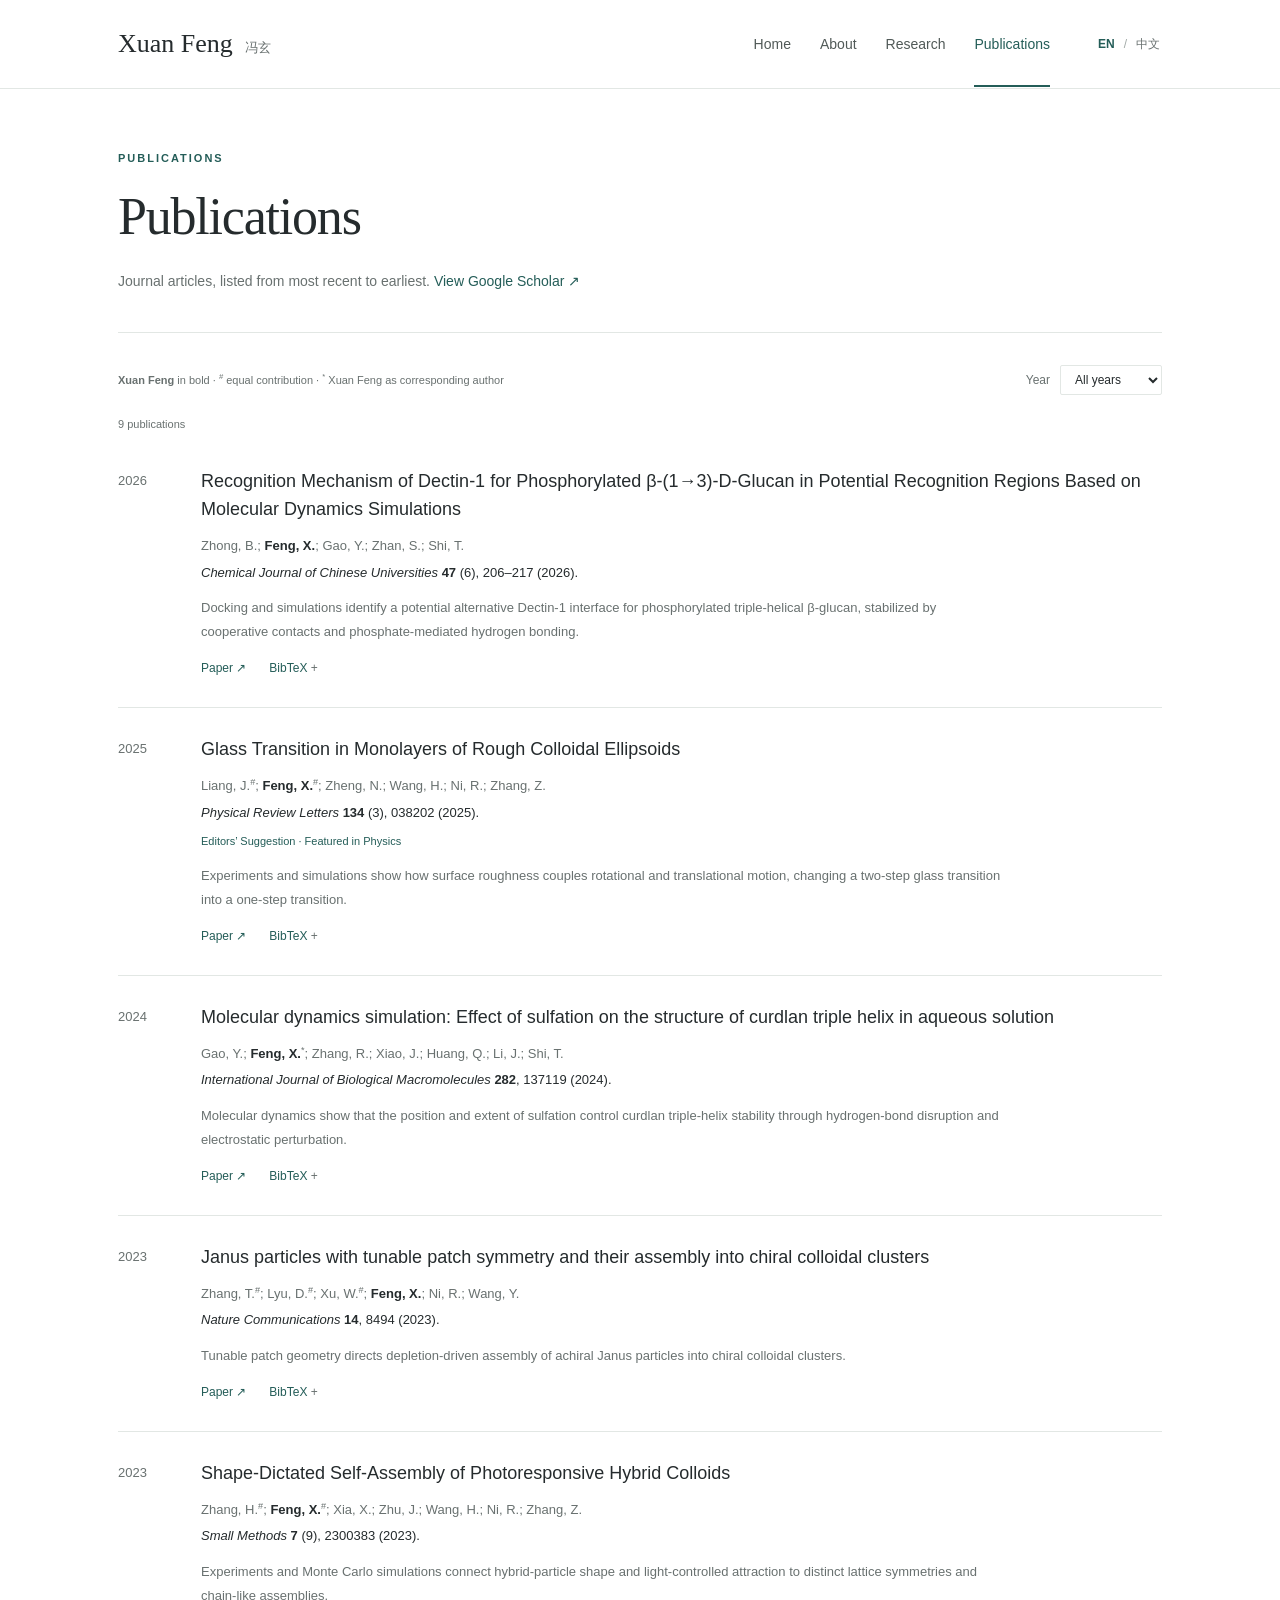
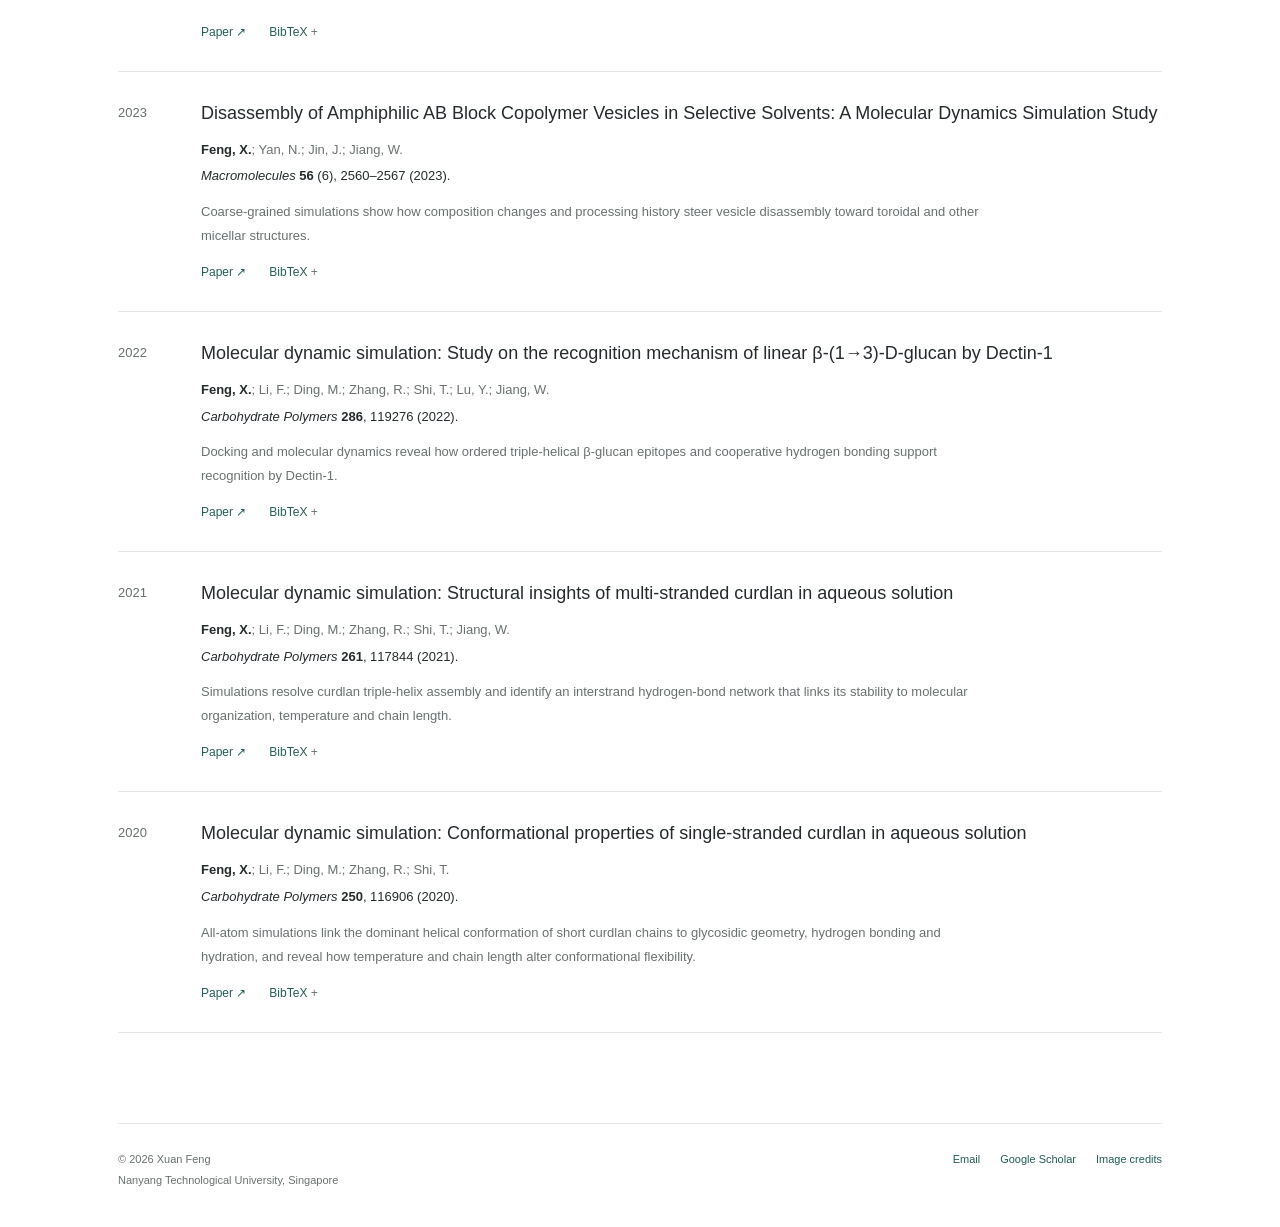
==== publications.html @ b3513b35 "Publish bilingual academic website for Xuan Feng" ====
<!doctype html>
<html lang="en" data-lang="en">
<head>
<meta charset="utf-8"><meta name="viewport" content="width=device-width, initial-scale=1">
<title>Publications | Xuan Feng</title>
<meta name="description" content="Xuan Feng, Research Fellow at Nanyang Technological University. Computational soft matter, colloidal self-assembly, glass transitions, and carbohydrate polymers.">
<meta name="theme-color" content="#ffffff"><link rel="icon" href="assets/images/favicon.svg" type="image/svg+xml">
<link rel="canonical" href="https://maryoooo.github.io/publications.html">
<meta property="og:title" content="Publications | Xuan Feng"><meta property="og:description" content="Computational soft matter and molecular simulation · 冯玄个人学术主页">
<meta property="og:type" content="website"><meta property="og:image" content="https://maryoooo.github.io/assets/images/xuan-feng.jpg">
<link rel="stylesheet" href="assets/css/site.css"><script src="assets/js/site.js" defer></script>
</head>
<body data-page="publications" data-title-en="Publications" data-title-zh="论文">
<a class="skip-link" href="#main"><span class="lang-en " lang="en">Skip to content</span><span class="lang-zh " lang="zh-CN">跳转到内容</span></a>
<header class="site-header"><div class="header-inner"><a class="wordmark" href="index.html">Xuan Feng<span>冯玄</span></a>
<nav aria-label="Main navigation"><a href="index.html" class="nav-link"><span class="lang-en " lang="en">Home</span><span class="lang-zh " lang="zh-CN">主页</span></a><a href="about.html" class="nav-link"><span class="lang-en " lang="en">About</span><span class="lang-zh " lang="zh-CN">个人信息</span></a><a href="research.html" class="nav-link"><span class="lang-en " lang="en">Research</span><span class="lang-zh " lang="zh-CN">研究方向</span></a><a href="publications.html" class="nav-link active"><span class="lang-en " lang="en">Publications</span><span class="lang-zh " lang="zh-CN">论文</span></a></nav><div class="language-switch" role="group" aria-label="Language"><button type="button" data-set-lang="en" aria-pressed="true">EN</button><span aria-hidden="true">/</span><button type="button" data-set-lang="zh" aria-pressed="false">中文</button></div></div></header>
<main id="main" class="page"><div class="page-heading"><p class="eyebrow"><span class="lang-en " lang="en">Publications</span><span class="lang-zh " lang="zh-CN">论文</span></p><h1><span class="lang-en " lang="en">Publications</span><span class="lang-zh " lang="zh-CN">发表论文</span></h1><p><span class="lang-en " lang="en">Journal articles, listed from most recent to earliest.</span><span class="lang-zh " lang="zh-CN">期刊论文，按发表年份从新到旧排列。</span> <a href="https://scholar.google.com/citations?user=w2_xx_AAAAAJ" class="" target="_blank" rel="noopener noreferrer"><span class="lang-en " lang="en">View Google Scholar ↗</span><span class="lang-zh " lang="zh-CN">查看 Google Scholar ↗</span></a></p></div><div class="publication-toolbar"><p class="author-key"><span class="lang-en " lang="en"><strong>Xuan Feng</strong> in bold · <sup>#</sup> equal contribution · <sup>*</sup> Xuan Feng as corresponding author</span><span class="lang-zh " lang="zh-CN"><strong>冯玄</strong>姓名加粗 · <sup>#</sup> 共同贡献 · <sup>*</sup> 冯玄为通讯作者</span></p><div class="year-control"><label for="year-filter"><span class="lang-en " lang="en">Year</span><span class="lang-zh " lang="zh-CN">年份</span></label><select id="year-filter"><option value="all" data-en="All years" data-zh="全部年份">All years</option><option value="2026">2026</option><option value="2025">2025</option><option value="2024">2024</option><option value="2023">2023</option><option value="2022">2022</option><option value="2021">2021</option><option value="2020">2020</option></select></div></div><p class="publication-count" aria-live="polite" data-count="9">9 publications</p><div class="publication-list"><article class="publication" id="phosphorylation2026" data-year="2026"><div class="publication-year">2026</div><div class="publication-body"><h2><a href="https://doi.org/10.7503/cjcu20250401" class="" target="_blank" rel="noopener noreferrer">Recognition Mechanism of Dectin-1 for Phosphorylated β-(1→3)-D-Glucan in Potential Recognition Regions Based on Molecular Dynamics Simulations</a></h2><p class="authors">Zhong, B.; <strong>Feng, X.</strong>; Gao, Y.; Zhan, S.; Shi, T.</p><p class="journal"><em>Chemical Journal of Chinese Universities</em> <strong>47</strong> (6), 206–217 (2026).</p><p class="paper-summary"><span class="lang-en " lang="en">Docking and simulations identify a potential alternative Dectin-1 interface for phosphorylated triple-helical β-glucan, stabilized by cooperative contacts and phosphate-mediated hydrogen bonding.</span><span class="lang-zh " lang="zh-CN">对接与模拟识别磷酸化三螺旋β-葡聚糖在Dectin-1上的潜在替代结合界面，并揭示协同接触及磷酸基团介导氢键的稳定作用。</span></p><div class="publication-actions"><a href="https://doi.org/10.7503/cjcu20250401" class="" target="_blank" rel="noopener noreferrer"><span class="lang-en " lang="en">Paper ↗</span><span class="lang-zh " lang="zh-CN">论文 ↗</span></a><details class="bibtex"><summary>BibTeX</summary><div class="bibtex-panel"><pre><code>@article{Feng2026phosphorylation,
  author = {Zhong, B. and Feng, X. and Gao, Y. and Zhan, S. and Shi, T.},
  title = {Recognition Mechanism of Dectin-1 for Phosphorylated β-(1→3)-D-Glucan in Potential Recognition Regions Based on Molecular Dynamics Simulations},
  journal = {Chemical Journal of Chinese Universities},
  year = {2026},
  volume = {47},
  number = {6},
  pages = {206--217},
  doi = {10.7503/cjcu20250401}
}</code></pre><button type="button" class="copy-bibtex"><span class="lang-en " lang="en">Copy citation</span><span class="lang-zh " lang="zh-CN">复制引用</span></button></div></details></div></div></article><article class="publication" id="glass2025" data-year="2025"><div class="publication-year">2025</div><div class="publication-body"><h2><a href="https://doi.org/10.1103/PhysRevLett.134.038202" class="" target="_blank" rel="noopener noreferrer">Glass Transition in Monolayers of Rough Colloidal Ellipsoids</a></h2><p class="authors">Liang, J.<sup>#</sup>; <strong>Feng, X.</strong><sup>#</sup>; Zheng, N.; Wang, H.; Ni, R.; Zhang, Z.</p><p class="journal"><em>Physical Review Letters</em> <strong>134</strong> (3), 038202 (2025).</p><p class="publication-note">Editors’ Suggestion · Featured in Physics</p><p class="paper-summary"><span class="lang-en " lang="en">Experiments and simulations show how surface roughness couples rotational and translational motion, changing a two-step glass transition into a one-step transition.</span><span class="lang-zh " lang="zh-CN">实验与模拟表明，表面粗糙度使转动和平移运动耦合，将两步玻璃化转变变为一步转变。</span></p><div class="publication-actions"><a href="https://doi.org/10.1103/PhysRevLett.134.038202" class="" target="_blank" rel="noopener noreferrer"><span class="lang-en " lang="en">Paper ↗</span><span class="lang-zh " lang="zh-CN">论文 ↗</span></a><details class="bibtex"><summary>BibTeX</summary><div class="bibtex-panel"><pre><code>@article{Feng2025glass,
  author = {Liang, J. and Feng, X. and Zheng, N. and Wang, H. and Ni, R. and Zhang, Z.},
  title = {Glass Transition in Monolayers of Rough Colloidal Ellipsoids},
  journal = {Physical Review Letters},
  year = {2025},
  volume = {134},
  number = {3},
  pages = {038202},
  doi = {10.1103/PhysRevLett.134.038202}
}</code></pre><button type="button" class="copy-bibtex"><span class="lang-en " lang="en">Copy citation</span><span class="lang-zh " lang="zh-CN">复制引用</span></button></div></details></div></div></article><article class="publication" id="sulfation2024" data-year="2024"><div class="publication-year">2024</div><div class="publication-body"><h2><a href="https://doi.org/10.1016/j.ijbiomac.2024.137119" class="" target="_blank" rel="noopener noreferrer">Molecular dynamics simulation: Effect of sulfation on the structure of curdlan triple helix in aqueous solution</a></h2><p class="authors">Gao, Y.; <strong>Feng, X.</strong><sup>*</sup>; Zhang, R.; Xiao, J.; Huang, Q.; Li, J.; Shi, T.</p><p class="journal"><em>International Journal of Biological Macromolecules</em> <strong>282</strong>, 137119 (2024).</p><p class="paper-summary"><span class="lang-en " lang="en">Molecular dynamics show that the position and extent of sulfation control curdlan triple-helix stability through hydrogen-bond disruption and electrostatic perturbation.</span><span class="lang-zh " lang="zh-CN">分子动力学揭示硫酸化位点与程度通过破坏氢键及引入静电扰动，调控凝胶多糖三螺旋的稳定性。</span></p><div class="publication-actions"><a href="https://doi.org/10.1016/j.ijbiomac.2024.137119" class="" target="_blank" rel="noopener noreferrer"><span class="lang-en " lang="en">Paper ↗</span><span class="lang-zh " lang="zh-CN">论文 ↗</span></a><details class="bibtex"><summary>BibTeX</summary><div class="bibtex-panel"><pre><code>@article{Feng2024sulfation,
  author = {Gao, Y. and Feng, X. and Zhang, R. and Xiao, J. and Huang, Q. and Li, J. and Shi, T.},
  title = {Molecular dynamics simulation: Effect of sulfation on the structure of curdlan triple helix in aqueous solution},
  journal = {International Journal of Biological Macromolecules},
  year = {2024},
  volume = {282},
  pages = {137119},
  doi = {10.1016/j.ijbiomac.2024.137119}
}</code></pre><button type="button" class="copy-bibtex"><span class="lang-en " lang="en">Copy citation</span><span class="lang-zh " lang="zh-CN">复制引用</span></button></div></details></div></div></article><article class="publication" id="janus2023" data-year="2023"><div class="publication-year">2023</div><div class="publication-body"><h2><a href="https://doi.org/10.1038/s41467-023-44154-6" class="" target="_blank" rel="noopener noreferrer">Janus particles with tunable patch symmetry and their assembly into chiral colloidal clusters</a></h2><p class="authors">Zhang, T.<sup>#</sup>; Lyu, D.<sup>#</sup>; Xu, W.<sup>#</sup>; <strong>Feng, X.</strong>; Ni, R.; Wang, Y.</p><p class="journal"><em>Nature Communications</em> <strong>14</strong>, 8494 (2023).</p><p class="paper-summary"><span class="lang-en " lang="en">Tunable patch geometry directs depletion-driven assembly of achiral Janus particles into chiral colloidal clusters.</span><span class="lang-zh " lang="zh-CN">可调斑块几何形状引导非手性Janus颗粒通过耗尽作用组装成手性胶体团簇。</span></p><div class="publication-actions"><a href="https://doi.org/10.1038/s41467-023-44154-6" class="" target="_blank" rel="noopener noreferrer"><span class="lang-en " lang="en">Paper ↗</span><span class="lang-zh " lang="zh-CN">论文 ↗</span></a><details class="bibtex"><summary>BibTeX</summary><div class="bibtex-panel"><pre><code>@article{Feng2023janus,
  author = {Zhang, T. and Lyu, D. and Xu, W. and Feng, X. and Ni, R. and Wang, Y.},
  title = {Janus particles with tunable patch symmetry and their assembly into chiral colloidal clusters},
  journal = {Nature Communications},
  year = {2023},
  volume = {14},
  pages = {8494},
  doi = {10.1038/s41467-023-44154-6}
}</code></pre><button type="button" class="copy-bibtex"><span class="lang-en " lang="en">Copy citation</span><span class="lang-zh " lang="zh-CN">复制引用</span></button></div></details></div></div></article><article class="publication" id="photo2023" data-year="2023"><div class="publication-year">2023</div><div class="publication-body"><h2><a href="https://doi.org/10.1002/smtd.202300383" class="" target="_blank" rel="noopener noreferrer">Shape-Dictated Self-Assembly of Photoresponsive Hybrid Colloids</a></h2><p class="authors">Zhang, H.<sup>#</sup>; <strong>Feng, X.</strong><sup>#</sup>; Xia, X.; Zhu, J.; Wang, H.; Ni, R.; Zhang, Z.</p><p class="journal"><em>Small Methods</em> <strong>7</strong> (9), 2300383 (2023).</p><p class="paper-summary"><span class="lang-en " lang="en">Experiments and Monte Carlo simulations connect hybrid-particle shape and light-controlled attraction to distinct lattice symmetries and chain-like assemblies.</span><span class="lang-zh " lang="zh-CN">实验与蒙特卡罗模拟揭示复合颗粒形状及光控吸引如何决定不同晶格对称性和链状组装结构。</span></p><div class="publication-actions"><a href="https://doi.org/10.1002/smtd.202300383" class="" target="_blank" rel="noopener noreferrer"><span class="lang-en " lang="en">Paper ↗</span><span class="lang-zh " lang="zh-CN">论文 ↗</span></a><details class="bibtex"><summary>BibTeX</summary><div class="bibtex-panel"><pre><code>@article{Feng2023photo,
  author = {Zhang, H. and Feng, X. and Xia, X. and Zhu, J. and Wang, H. and Ni, R. and Zhang, Z.},
  title = {Shape-Dictated Self-Assembly of Photoresponsive Hybrid Colloids},
  journal = {Small Methods},
  year = {2023},
  volume = {7},
  number = {9},
  pages = {2300383},
  doi = {10.1002/smtd.202300383}
}</code></pre><button type="button" class="copy-bibtex"><span class="lang-en " lang="en">Copy citation</span><span class="lang-zh " lang="zh-CN">复制引用</span></button></div></details></div></div></article><article class="publication" id="vesicles2023" data-year="2023"><div class="publication-year">2023</div><div class="publication-body"><h2><a href="https://doi.org/10.1021/acs.macromol.2c02352" class="" target="_blank" rel="noopener noreferrer">Disassembly of Amphiphilic AB Block Copolymer Vesicles in Selective Solvents: A Molecular Dynamics Simulation Study</a></h2><p class="authors"><strong>Feng, X.</strong>; Yan, N.; Jin, J.; Jiang, W.</p><p class="journal"><em>Macromolecules</em> <strong>56</strong> (6), 2560–2567 (2023).</p><p class="paper-summary"><span class="lang-en " lang="en">Coarse-grained simulations show how composition changes and processing history steer vesicle disassembly toward toroidal and other micellar structures.</span><span class="lang-zh " lang="zh-CN">粗粒化模拟揭示链段组成变化与过程历史如何引导囊泡解组装，并形成环状等不同胶束结构。</span></p><div class="publication-actions"><a href="https://doi.org/10.1021/acs.macromol.2c02352" class="" target="_blank" rel="noopener noreferrer"><span class="lang-en " lang="en">Paper ↗</span><span class="lang-zh " lang="zh-CN">论文 ↗</span></a><details class="bibtex"><summary>BibTeX</summary><div class="bibtex-panel"><pre><code>@article{Feng2023vesicles,
  author = {Feng, X. and Yan, N. and Jin, J. and Jiang, W.},
  title = {Disassembly of Amphiphilic AB Block Copolymer Vesicles in Selective Solvents: A Molecular Dynamics Simulation Study},
  journal = {Macromolecules},
  year = {2023},
  volume = {56},
  number = {6},
  pages = {2560--2567},
  doi = {10.1021/acs.macromol.2c02352}
}</code></pre><button type="button" class="copy-bibtex"><span class="lang-en " lang="en">Copy citation</span><span class="lang-zh " lang="zh-CN">复制引用</span></button></div></details></div></div></article><article class="publication" id="recognition2022" data-year="2022"><div class="publication-year">2022</div><div class="publication-body"><h2><a href="https://doi.org/10.1016/j.carbpol.2022.119276" class="" target="_blank" rel="noopener noreferrer">Molecular dynamic simulation: Study on the recognition mechanism of linear β-(1→3)-D-glucan by Dectin-1</a></h2><p class="authors"><strong>Feng, X.</strong>; Li, F.; Ding, M.; Zhang, R.; Shi, T.; Lu, Y.; Jiang, W.</p><p class="journal"><em>Carbohydrate Polymers</em> <strong>286</strong>, 119276 (2022).</p><p class="paper-summary"><span class="lang-en " lang="en">Docking and molecular dynamics reveal how ordered triple-helical β-glucan epitopes and cooperative hydrogen bonding support recognition by Dectin-1.</span><span class="lang-zh " lang="zh-CN">分子对接与动力学模拟揭示有序三螺旋β-葡聚糖表位及协同氢键如何支持Dectin-1识别。</span></p><div class="publication-actions"><a href="https://doi.org/10.1016/j.carbpol.2022.119276" class="" target="_blank" rel="noopener noreferrer"><span class="lang-en " lang="en">Paper ↗</span><span class="lang-zh " lang="zh-CN">论文 ↗</span></a><details class="bibtex"><summary>BibTeX</summary><div class="bibtex-panel"><pre><code>@article{Feng2022recognition,
  author = {Feng, X. and Li, F. and Ding, M. and Zhang, R. and Shi, T. and Lu, Y. and Jiang, W.},
  title = {Molecular dynamic simulation: Study on the recognition mechanism of linear β-(1→3)-D-glucan by Dectin-1},
  journal = {Carbohydrate Polymers},
  year = {2022},
  volume = {286},
  pages = {119276},
  doi = {10.1016/j.carbpol.2022.119276}
}</code></pre><button type="button" class="copy-bibtex"><span class="lang-en " lang="en">Copy citation</span><span class="lang-zh " lang="zh-CN">复制引用</span></button></div></details></div></div></article><article class="publication" id="triplehelix2021" data-year="2021"><div class="publication-year">2021</div><div class="publication-body"><h2><a href="https://doi.org/10.1016/j.carbpol.2021.117844" class="" target="_blank" rel="noopener noreferrer">Molecular dynamic simulation: Structural insights of multi-stranded curdlan in aqueous solution</a></h2><p class="authors"><strong>Feng, X.</strong>; Li, F.; Ding, M.; Zhang, R.; Shi, T.; Jiang, W.</p><p class="journal"><em>Carbohydrate Polymers</em> <strong>261</strong>, 117844 (2021).</p><p class="paper-summary"><span class="lang-en " lang="en">Simulations resolve curdlan triple-helix assembly and identify an interstrand hydrogen-bond network that links its stability to molecular organization, temperature and chain length.</span><span class="lang-zh " lang="zh-CN">模拟解析凝胶多糖三螺旋的组装过程，识别稳定结构的链间氢键网络，并揭示其与温度及链长的关系。</span></p><div class="publication-actions"><a href="https://doi.org/10.1016/j.carbpol.2021.117844" class="" target="_blank" rel="noopener noreferrer"><span class="lang-en " lang="en">Paper ↗</span><span class="lang-zh " lang="zh-CN">论文 ↗</span></a><details class="bibtex"><summary>BibTeX</summary><div class="bibtex-panel"><pre><code>@article{Feng2021triplehelix,
  author = {Feng, X. and Li, F. and Ding, M. and Zhang, R. and Shi, T. and Jiang, W.},
  title = {Molecular dynamic simulation: Structural insights of multi-stranded curdlan in aqueous solution},
  journal = {Carbohydrate Polymers},
  year = {2021},
  volume = {261},
  pages = {117844},
  doi = {10.1016/j.carbpol.2021.117844}
}</code></pre><button type="button" class="copy-bibtex"><span class="lang-en " lang="en">Copy citation</span><span class="lang-zh " lang="zh-CN">复制引用</span></button></div></details></div></div></article><article class="publication" id="conformation2020" data-year="2020"><div class="publication-year">2020</div><div class="publication-body"><h2><a href="https://doi.org/10.1016/j.carbpol.2020.116906" class="" target="_blank" rel="noopener noreferrer">Molecular dynamic simulation: Conformational properties of single-stranded curdlan in aqueous solution</a></h2><p class="authors"><strong>Feng, X.</strong>; Li, F.; Ding, M.; Zhang, R.; Shi, T.</p><p class="journal"><em>Carbohydrate Polymers</em> <strong>250</strong>, 116906 (2020).</p><p class="paper-summary"><span class="lang-en " lang="en">All-atom simulations link the dominant helical conformation of short curdlan chains to glycosidic geometry, hydrogen bonding and hydration, and reveal how temperature and chain length alter conformational flexibility.</span><span class="lang-zh " lang="zh-CN">全原子模拟揭示短链凝胶多糖的优势螺旋构象与糖苷键几何、氢键及水合的联系，并阐明温度和链长对构象柔性的影响。</span></p><div class="publication-actions"><a href="https://doi.org/10.1016/j.carbpol.2020.116906" class="" target="_blank" rel="noopener noreferrer"><span class="lang-en " lang="en">Paper ↗</span><span class="lang-zh " lang="zh-CN">论文 ↗</span></a><details class="bibtex"><summary>BibTeX</summary><div class="bibtex-panel"><pre><code>@article{Feng2020conformation,
  author = {Feng, X. and Li, F. and Ding, M. and Zhang, R. and Shi, T.},
  title = {Molecular dynamic simulation: Conformational properties of single-stranded curdlan in aqueous solution},
  journal = {Carbohydrate Polymers},
  year = {2020},
  volume = {250},
  pages = {116906},
  doi = {10.1016/j.carbpol.2020.116906}
}</code></pre><button type="button" class="copy-bibtex"><span class="lang-en " lang="en">Copy citation</span><span class="lang-zh " lang="zh-CN">复制引用</span></button></div></details></div></div></article></div></main>
<footer class="site-footer"><div><span>© 2026 Xuan Feng</span><span><span class="lang-en " lang="en">Nanyang Technological University, Singapore</span><span class="lang-zh " lang="zh-CN">新加坡南洋理工大学</span></span></div><div><a href="mailto:xuan.feng0114@gmail.com" class=""><span class="lang-en " lang="en">Email</span><span class="lang-zh " lang="zh-CN">邮箱</span></a><a href="https://scholar.google.com/citations?user=w2_xx_AAAAAJ" class="" target="_blank" rel="noopener noreferrer">Google Scholar</a><a href="credits.html" class=""><span class="lang-en " lang="en">Image credits</span><span class="lang-zh " lang="zh-CN">图片来源</span></a></div></footer>
<dialog class="image-dialog" aria-label="Research figure"><button type="button" class="dialog-close" aria-label="Close image">×</button><img src="assets/images/xuan-feng.jpg" alt=""><p></p></dialog>
<div class="toast" role="status" aria-live="polite"></div>
</body></html>
---- assets/css/site.css ----
:root{--ink:#252b2d;--muted:#697170;--accent:#245d58;--line:#e2e7e4;--paper:#fff;--wash:#f5f7f5;--serif:Georgia,'Times New Roman','Noto Serif SC','Songti SC',SimSun,serif;--sans:Arial,'Microsoft YaHei','PingFang SC',sans-serif}
*{box-sizing:border-box}html{scroll-behavior:smooth;scroll-padding-top:110px}body{margin:0;background:var(--paper);color:var(--ink);font:16px/1.75 var(--sans);-webkit-font-smoothing:antialiased}a{color:var(--accent);text-decoration:none;text-underline-offset:4px}a:hover{text-decoration:underline}button,select{font:inherit}button{cursor:pointer}button:focus-visible,a:focus-visible,select:focus-visible,summary:focus-visible{outline:2px solid var(--accent);outline-offset:5px}button:disabled{cursor:default}.lang-zh{display:none}html[data-lang="zh"] .lang-en{display:none}html[data-lang="zh"] .lang-zh{display:revert}h1,h2,h3,p,figure{margin:0}h1,h2,h3{font-weight:500}p+p{margin-top:18px}h1{font:400 clamp(36px,4.6vw,52px)/1.2 var(--serif);letter-spacing:-1.2px}h2{font:400 29px/1.3 var(--serif);letter-spacing:-.4px}h3{font-size:17px;line-height:1.5}img{display:block;max-width:100%;height:auto}strong{font-weight:600}sup{font-size:.7em;line-height:0}.muted{color:var(--muted)}.skip-link{position:absolute;left:18px;top:-80px;background:white;padding:8px 16px;z-index:100}.skip-link:focus{top:12px}
.site-header{border-bottom:1px solid var(--line);background:rgba(255,255,255,.97);position:sticky;top:0;z-index:20}.header-inner{max-width:1120px;margin:auto;min-height:88px;display:flex;align-items:center;gap:46px;padding:0 38px}.wordmark{font:400 26px var(--serif);color:var(--ink);white-space:nowrap}.wordmark span{font:400 13px var(--sans);color:var(--muted);margin-left:12px}.wordmark:hover{text-decoration:none}nav{display:flex;gap:29px;margin-left:auto}.nav-link{color:#515a58;font-size:14px;white-space:nowrap;position:relative;padding:31px 0}.nav-link.active{color:var(--accent)}.nav-link.active:after{content:'';height:2px;background:var(--accent);position:absolute;bottom:0;left:0;right:0}.language-switch{display:flex;align-items:center;gap:7px;font-size:12px;color:#a2aaa7}.language-switch button{background:none;border:0;color:var(--muted);padding:7px 2px;font-size:12px;white-space:nowrap}.language-switch button[aria-pressed=true]{color:var(--accent);font-weight:700}.page{max-width:1120px;margin:auto;padding:0 38px 90px}.home-intro{padding:78px 0 72px;display:grid;grid-template-columns:minmax(0,1fr) 190px;gap:78px;align-items:center}.eyebrow{font-size:11px;font-weight:600;text-transform:uppercase;letter-spacing:2px;color:var(--accent);margin-bottom:18px}.home-intro h1{font-size:58px;letter-spacing:-1.5px}.chinese-name{font:400 25px var(--serif);color:var(--muted);margin-left:13px;white-space:nowrap}.position{font-size:18px;margin-top:18px}.affiliation{font-size:14px;color:var(--muted);line-height:1.8;margin-top:6px}.intro-text{font-size:16px;line-height:1.9;max-width:720px;margin-top:25px}.profile-links{display:flex;flex-wrap:wrap;gap:22px;font-size:13px;margin-top:25px}.portrait{justify-self:end;width:174px}.portrait img{width:174px;height:245px;object-fit:cover;object-position:50% 20%}.portrait figcaption{font-size:11px;color:var(--muted);text-align:center;letter-spacing:1px;margin-top:11px}.home-research,.selected-publications{border-top:1px solid var(--line);padding-top:36px;margin-bottom:48px}.section-header{display:flex;justify-content:space-between;align-items:baseline;gap:18px}.section-header>a{font-size:13px}.section-intro{margin-top:10px;color:var(--muted);font-size:14px}.research-preview-grid{display:grid;grid-template-columns:repeat(3,minmax(0,1fr));gap:30px;margin-top:30px}.research-preview h3{margin-top:15px;font-family:var(--serif);font-size:20px;line-height:1.35}.research-preview h3 a{color:var(--ink)}.research-preview>p{font-size:13px;color:var(--muted);line-height:1.8;margin-top:8px}.research-figure{min-width:0}.figure-zoom{padding:0;border:0;width:100%;background:#fff;display:block;cursor:zoom-in}.figure-zoom img{width:100%;height:auto;max-height:360px;object-fit:contain}.research-figure figcaption{font-size:11px;line-height:1.6;color:var(--muted);margin-top:13px}.research-figure.compact .figure-zoom{height:180px;padding:8px;border:1px solid var(--line)}.research-figure.compact .figure-zoom img{width:100%;height:100%;object-fit:contain}.research-figure.compact figcaption{font-size:10px;line-height:1.5}.selected-publications{margin-bottom:0}.selected-publications .section-header{margin-bottom:9px}.selected-paper{display:grid;grid-template-columns:53px minmax(0,1fr);gap:24px;padding:22px 0;border-bottom:1px solid var(--line)}.selected-paper:last-child{border-bottom:0}.paper-year{color:var(--muted);font-size:13px;padding-top:2px}.selected-paper h3{font-size:16px}.selected-paper h3 a{color:var(--ink)}.selected-paper p{font-size:13px;color:var(--muted);margin-top:6px}.selected-paper p span{margin-left:5px}
.page-heading{padding:60px 0 39px;border-bottom:1px solid var(--line);margin-bottom:42px;max-width:100%}.page-heading h1{max-width:800px}.page-heading>p:last-child:not(.eyebrow){color:var(--muted);font-size:14px;margin-top:20px;max-width:760px}.about-layout{display:grid;grid-template-columns:minmax(0,1fr) 240px;gap:72px}.text-section{margin-bottom:44px}.text-section>p{font-size:15px;line-height:1.9}.text-section .large-text{font-size:18px;line-height:1.85}.text-section h2{margin-bottom:26px;font-size:26px}.timeline-item{display:grid;grid-template-columns:95px minmax(0,1fr);gap:20px;margin-bottom:25px}.time{font-size:12px;color:var(--muted);white-space:nowrap;padding-top:3px}.timeline-item h3{font-size:15px;font-weight:600}.timeline-item p{font-size:13px;line-height:1.75;margin-top:5px}.timeline-item p+p{margin-top:0}.awards{padding:0;margin:0;list-style:none}.awards li{display:grid;grid-template-columns:95px 1fr;gap:20px;font-size:13px;line-height:1.8;margin-bottom:16px}.contact-panel{border-left:1px solid var(--line);padding-left:30px;font-size:12px;line-height:1.85;min-width:0}.contact-panel>img{width:120px;margin:0 0 28px}.contact-panel h2{font-size:22px;margin-bottom:13px}.contact-panel p{overflow-wrap:anywhere}.contact-panel p+p{margin-top:16px}.aside-links{display:flex;flex-direction:column;align-items:start;gap:8px;margin-top:20px}.research-topics{display:flex;flex-direction:column;gap:58px}.research-topic{scroll-margin-top:112px;border-bottom:1px solid var(--line);padding-bottom:48px}.research-topic:last-child{border-bottom:0;padding-bottom:0}.topic-heading{display:flex;align-items:baseline;gap:19px;margin-bottom:28px}.topic-number{font-size:12px;color:var(--muted);font-variant-numeric:tabular-nums}.topic-heading h2{font-size:28px}.topic-layout{display:grid;grid-template-columns:43% minmax(0,1fr);gap:45px;align-items:start}.topic-copy>p{font-size:14px;line-height:1.95}.topic-copy .methods{font-size:12px;color:var(--muted);padding-top:18px;margin-top:20px;border-top:1px solid var(--line)}.methods>span:first-child{font-size:10px;letter-spacing:1px;text-transform:uppercase;color:var(--ink);display:block;margin-bottom:7px}.related-papers{margin-top:19px}.related-papers h3{font-size:10px;text-transform:uppercase;letter-spacing:1px;margin-bottom:7px}.related-papers>a{display:block;font-size:12px;line-height:1.8;margin:3px 0}.publication-toolbar{display:flex;align-items:center;justify-content:space-between;gap:30px;margin-top:-10px}.author-key{font-size:11px;color:var(--muted);max-width:670px}.year-control{display:flex;gap:10px;align-items:center;font-size:12px;white-space:nowrap}.year-control label{color:var(--muted)}select{font-size:12px;color:var(--ink);padding:6px 23px 6px 10px;background:white;border:1px solid var(--line);border-radius:2px}.publication-count{font-size:11px;color:var(--muted);margin-top:20px;margin-bottom:6px}.publication{display:grid;grid-template-columns:58px minmax(0,1fr);gap:25px;border-bottom:1px solid var(--line);padding:28px 0;scroll-margin-top:112px}.publication[hidden]{display:none}.publication-year{font-size:13px;color:var(--muted);padding-top:2px}.publication h2{font:500 18px/1.55 var(--sans);letter-spacing:0}.publication h2 a{color:var(--ink)}.authors{font-size:13px;color:var(--muted);margin-top:10px;line-height:1.8}.authors strong{color:var(--ink)}.journal{font-size:13px;margin-top:4px}.publication-note{font-size:11px;color:var(--accent);margin-top:8px}.paper-summary{font-size:13px;color:var(--muted);line-height:1.85;margin-top:12px;max-width:800px}.publication-actions{display:flex;gap:23px;align-items:start;font-size:12px;margin-top:14px;position:relative}.publication-actions>a{white-space:nowrap}.bibtex{min-width:0;flex:1}.bibtex summary{list-style:none;cursor:pointer;color:var(--accent);width:fit-content}.bibtex summary:hover{text-decoration:underline}.bibtex summary::-webkit-details-marker{display:none}.bibtex summary:after{content:' +';color:var(--muted)}.bibtex[open] summary:after{content:' −'}.bibtex-panel{background:var(--wash);border:1px solid var(--line);margin-top:12px;padding:16px;position:relative;max-width:100%;}.bibtex pre{white-space:pre-wrap;overflow-wrap:anywhere;font-size:11px;line-height:1.65;margin:0 0 12px}.copy-bibtex{background:white;border:1px solid #ced9d2;padding:5px 10px;border-radius:2px;color:var(--accent);font-size:11px}.credits-list{max-width:780px}.credits-list section{border-bottom:1px solid var(--line);padding:0 0 25px;margin-bottom:28px}.credits-list h2{font-size:22px;margin-bottom:13px}.credits-list p{font-size:13px;line-height:1.9}.credits-list p+p{margin-top:10px}
.site-footer{max-width:1044px;margin:0 auto;padding:26px 0 36px;border-top:1px solid var(--line);display:flex;justify-content:space-between;gap:25px;color:var(--muted);font-size:11px;line-height:1.8}.site-footer>div{display:flex;gap:20px;flex-wrap:wrap}.site-footer>div:first-child{flex-direction:column;gap:2px}.site-footer>div:last-child{align-items:start}.image-dialog{border:0;max-width:90vw;width:1000px;padding:36px 28px 22px;box-shadow:0 15px 80px #0003;background:white}.image-dialog::backdrop{background:#1e292b9c}.image-dialog img{max-width:100%;max-height:76vh;object-fit:contain;margin:auto}.image-dialog p{font-size:12px;color:var(--muted);margin-top:12px}.dialog-close{position:absolute;right:9px;top:3px;background:none;border:0;font-size:27px;line-height:1;padding:6px;color:var(--muted)}.toast{position:fixed;bottom:24px;left:50%;transform:translate(-50%,12px);background:var(--accent);color:white;padding:8px 18px;font-size:12px;opacity:0;pointer-events:none;transition:.15s;z-index:80}.toast.visible{opacity:1;transform:translate(-50%,0)}
html[data-lang="zh"] h1,html[data-lang="zh"] h2,html[data-lang="zh"] .research-preview h3{letter-spacing:.1px}html[data-lang="zh"] .intro-text,html[data-lang="zh"] .topic-copy>p{line-height:2.1}
@media(min-width:1400px){.home-intro{padding-top:88px;padding-bottom:80px}}
@media(max-width:1000px){.header-inner{gap:25px}nav{gap:20px}.home-intro{gap:45px;grid-template-columns:minmax(0,1fr) 155px}.portrait,.portrait img{width:150px}.portrait img{height:218px}.home-intro h1{font-size:50px}.chinese-name{font-size:22px}.research-preview-grid{gap:21px}.site-footer{margin:0 38px}.about-layout{gap:35px;grid-template-columns:minmax(0,1fr) 220px}.topic-layout{gap:30px}}
@media(max-width:760px){.header-inner{padding:14px 22px 0;min-height:0;flex-wrap:wrap;gap:0;justify-content:space-between}.wordmark{font-size:23px}.wordmark span{font-size:12px;margin-left:9px}.language-switch{order:2;gap:9px}nav{order:3;width:100%;justify-content:space-between;gap:10px;margin:9px 0 0}.nav-link{padding:10px 0 13px;font-size:13px}.page{padding:0 23px 55px}.home-intro{padding:43px 0 42px;grid-template-columns:minmax(0,1fr) 105px;column-gap:20px;row-gap:0;align-items:start}.intro-copy{display:contents}.home-intro .eyebrow{grid-column:1;margin:0 0 11px;font-size:9px;letter-spacing:1.3px}.home-intro h1{grid-column:1;font-size:35px;line-height:1.2;letter-spacing:-.7px}.chinese-name{font-size:19px;display:block;margin:7px 0 0}.position{grid-column:1;font-size:14px;margin:12px 0 0}.affiliation{grid-column:1/-1;font-size:12px;margin-top:19px}.intro-text{grid-column:1/-1;margin-top:20px;font-size:14px;line-height:1.9}.profile-links{grid-column:1/-1;font-size:12px;gap:17px;margin-top:19px}.portrait{grid-row:1/4;grid-column:2;width:99px}.portrait img{width:99px;height:143px}.portrait figcaption{display:none}.section-header h2{font-size:25px}.section-header>a{font-size:11px}.section-intro{font-size:12px}.home-research,.selected-publications{padding-top:28px;margin-bottom:32px}.research-preview-grid{grid-template-columns:1fr;gap:28px;margin-top:24px}.research-preview{display:grid;grid-template-columns:125px 1fr;column-gap:19px;align-items:start}.research-preview figure{grid-column:1;grid-row:1/3}.research-figure.compact .figure-zoom{height:114px;padding:5px}.research-figure.compact figcaption{font-size:9px}.research-preview h3{margin-top:0;font-size:18px}.research-preview>p{font-size:12px;margin-top:7px}.selected-paper{grid-template-columns:34px 1fr;gap:15px;padding:18px 0}.selected-paper h3{font-size:14px}.selected-paper p,.paper-year{font-size:11px}.page-heading{padding:39px 0 27px;margin-bottom:28px}.page-heading h1{font-size:33px;letter-spacing:-.5px}.page-heading>p:last-child:not(.eyebrow){font-size:12px;line-height:1.9}.eyebrow{font-size:10px;margin-bottom:12px}.about-layout{grid-template-columns:1fr;gap:20px}.contact-panel{border-left:0;border-top:1px solid var(--line);padding:25px 0 0}.contact-panel>img{display:none}.contact-panel h2{font-size:23px}.text-section{margin-bottom:32px}.text-section .large-text{font-size:16px}.text-section>p{font-size:13px}.text-section h2{font-size:24px;margin-bottom:22px}.timeline-item{grid-template-columns:79px 1fr;gap:12px}.time{font-size:11px}.timeline-item h3{font-size:14px}.timeline-item p{font-size:12px}.awards li{grid-template-columns:79px 1fr;gap:12px;font-size:12px}.topic-heading{gap:13px;margin-bottom:22px}.topic-heading h2{font-size:25px}.topic-number{font-size:11px}.topic-layout{grid-template-columns:1fr;gap:24px}.topic-layout .figure-zoom img{max-height:270px}.topic-copy>p{font-size:13px}.research-topics{gap:35px}.research-topic{padding-bottom:32px}.publication-toolbar{align-items:start;gap:16px;flex-wrap:wrap}.author-key{font-size:10px}.year-control{font-size:11px}.publication-count{font-size:10px}.publication{grid-template-columns:1fr;gap:5px;padding:23px 0}.publication-year{font-size:11px}.publication h2{font-size:15px;line-height:1.6}.authors,.journal,.paper-summary{font-size:12px}.publication-actions{gap:18px}.bibtex-panel{padding:12px}.bibtex pre{font-size:10px}.site-footer{margin:0 23px;padding:23px 0 28px;flex-direction:column;gap:14px;font-size:10px}.site-footer>div:last-child{gap:22px}.image-dialog{max-width:96vw;padding:32px 12px 16px}.image-dialog p{font-size:11px}.credits-list h2{font-size:21px}.credits-list p{font-size:12px}}
@media(max-width:360px){.home-intro{grid-template-columns:minmax(0,1fr) 85px;column-gap:15px}.portrait,.portrait img{width:85px}.portrait img{height:124px}.home-intro h1{font-size:31px}.research-preview{grid-template-columns:105px 1fr;gap:14px}.header-inner{padding-left:18px;padding-right:18px}.page{padding-left:18px;padding-right:18px}}
@media(prefers-reduced-motion:reduce){html{scroll-behavior:auto}*,*:before,*:after{transition:none!important;animation:none!important}}
@media print{.site-header,.site-footer,.language-switch,.publication-toolbar,.publication-actions,.image-dialog,.toast{display:none}.page{max-width:none;padding:0}.page-heading{padding-top:0}.publication{break-inside:avoid}.publication[hidden]{display:grid}a{color:inherit}.portrait{width:120px}.home-intro{padding:0 0 30px}}
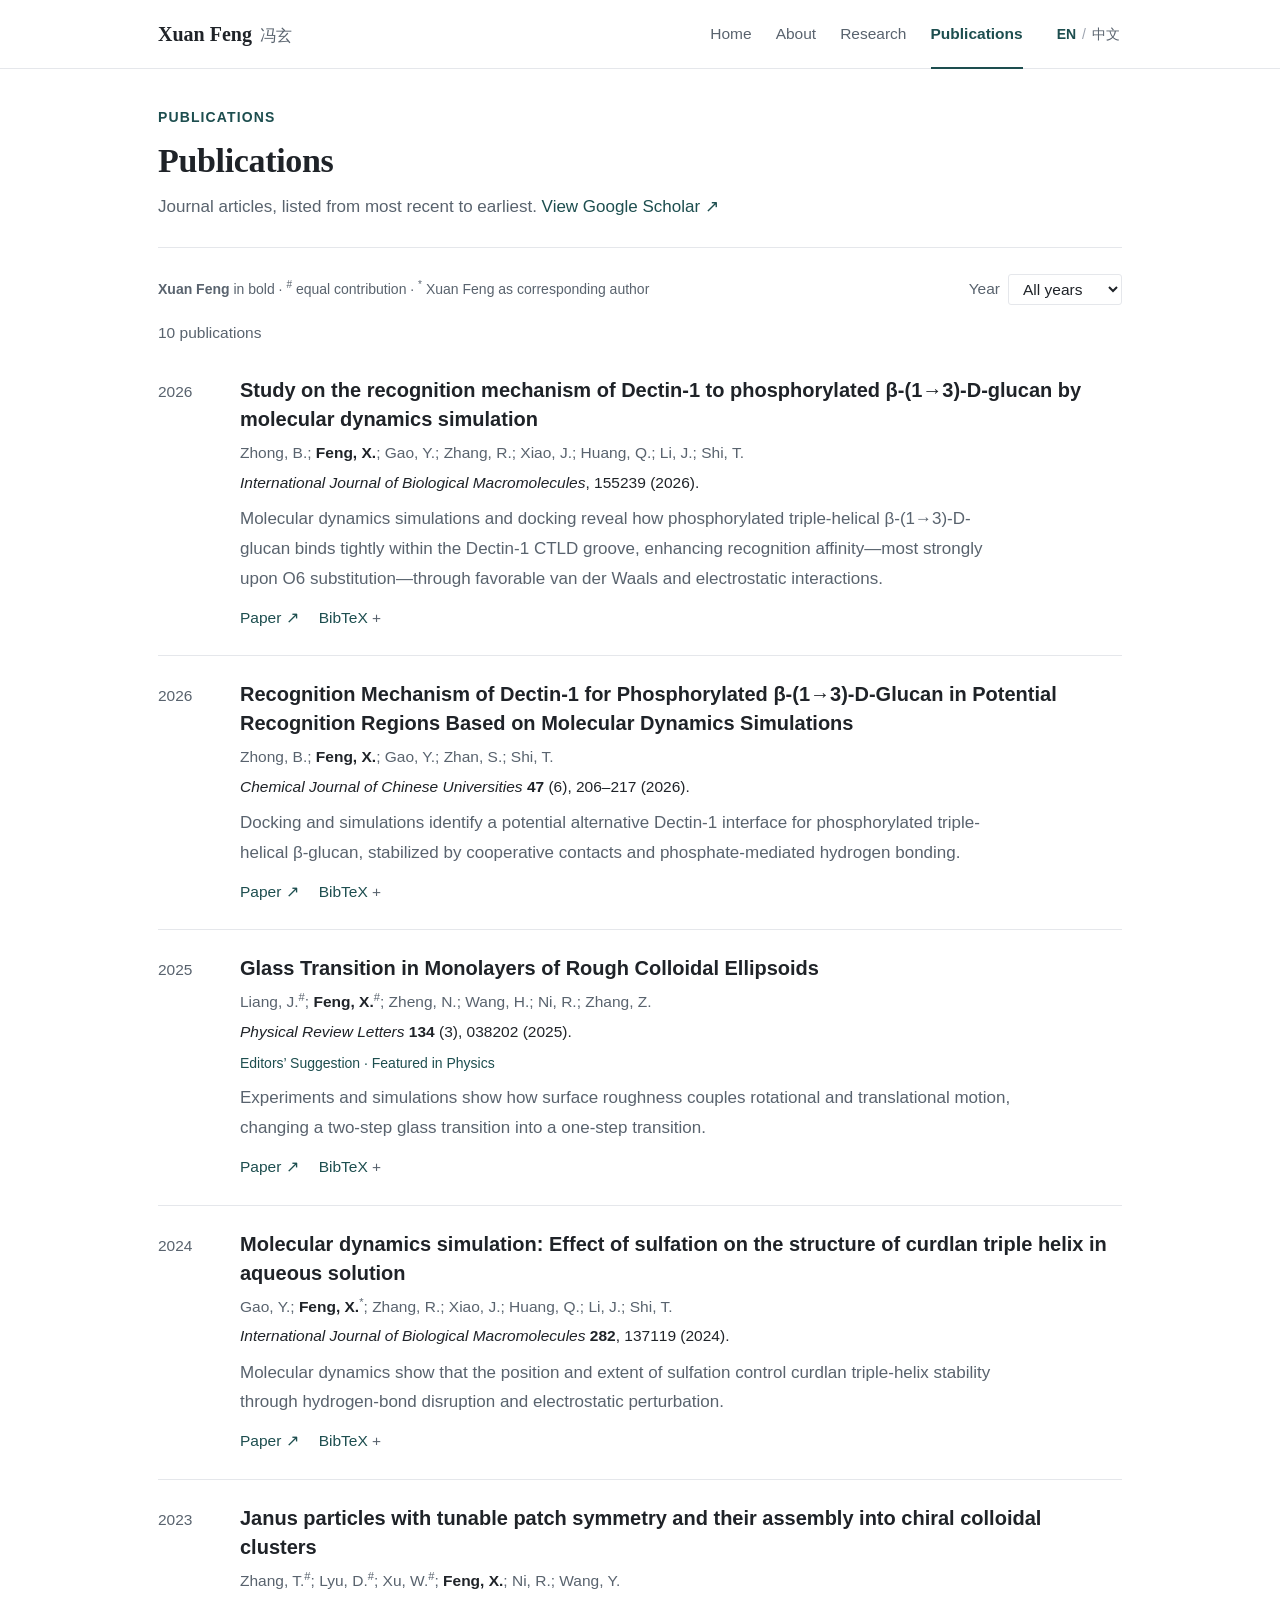
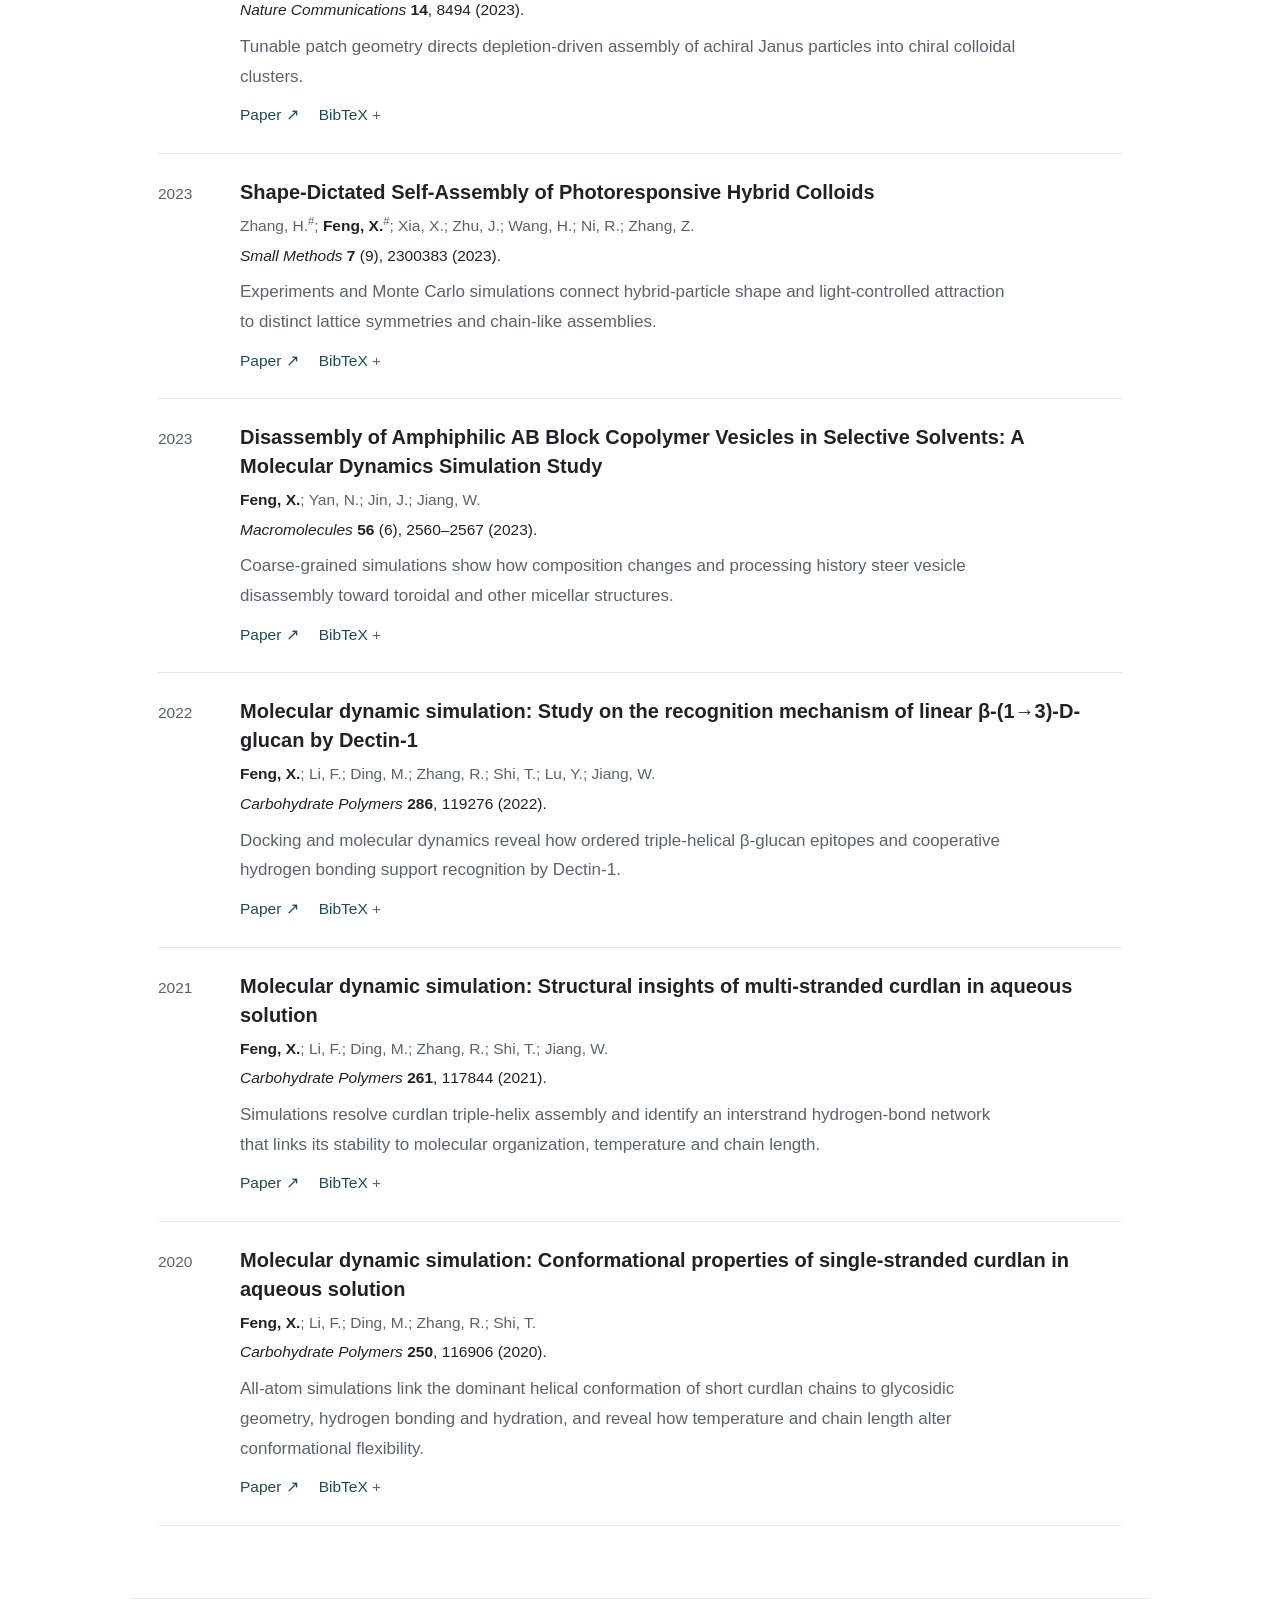
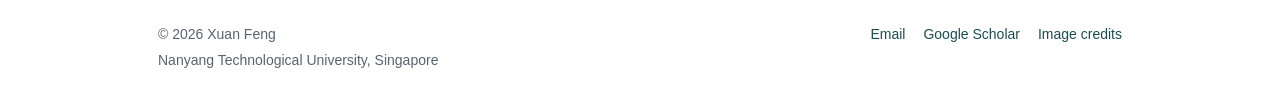
==== commit 925c912e: "Add 2026 International Journal of Biological Macromolecules publication" ====
--- a/publications.html
+++ b/publications.html
@@ -14,84 +14,91 @@
 <a class="skip-link" href="#main"><span class="lang-en " lang="en">Skip to content</span><span class="lang-zh " lang="zh-CN">跳转到内容</span></a>
 <header class="site-header"><div class="header-inner"><a class="wordmark" href="index.html">Xuan Feng<span>冯玄</span></a>
 <nav aria-label="Main navigation"><a href="index.html" class="nav-link"><span class="lang-en " lang="en">Home</span><span class="lang-zh " lang="zh-CN">主页</span></a><a href="about.html" class="nav-link"><span class="lang-en " lang="en">About</span><span class="lang-zh " lang="zh-CN">个人信息</span></a><a href="research.html" class="nav-link"><span class="lang-en " lang="en">Research</span><span class="lang-zh " lang="zh-CN">研究方向</span></a><a href="publications.html" class="nav-link active"><span class="lang-en " lang="en">Publications</span><span class="lang-zh " lang="zh-CN">论文</span></a></nav><div class="language-switch" role="group" aria-label="Language"><button type="button" data-set-lang="en" aria-pressed="true">EN</button><span aria-hidden="true">/</span><button type="button" data-set-lang="zh" aria-pressed="false">中文</button></div></div></header>
-<main id="main" class="page"><div class="page-heading"><p class="eyebrow"><span class="lang-en " lang="en">Publications</span><span class="lang-zh " lang="zh-CN">论文</span></p><h1><span class="lang-en " lang="en">Publications</span><span class="lang-zh " lang="zh-CN">发表论文</span></h1><p><span class="lang-en " lang="en">Journal articles, listed from most recent to earliest.</span><span class="lang-zh " lang="zh-CN">期刊论文，按发表年份从新到旧排列。</span> <a href="https://scholar.google.com/citations?user=w2_xx_AAAAAJ" class="" target="_blank" rel="noopener noreferrer"><span class="lang-en " lang="en">View Google Scholar ↗</span><span class="lang-zh " lang="zh-CN">查看 Google Scholar ↗</span></a></p></div><div class="publication-toolbar"><p class="author-key"><span class="lang-en " lang="en"><strong>Xuan Feng</strong> in bold · <sup>#</sup> equal contribution · <sup>*</sup> Xuan Feng as corresponding author</span><span class="lang-zh " lang="zh-CN"><strong>冯玄</strong>姓名加粗 · <sup>#</sup> 共同贡献 · <sup>*</sup> 冯玄为通讯作者</span></p><div class="year-control"><label for="year-filter"><span class="lang-en " lang="en">Year</span><span class="lang-zh " lang="zh-CN">年份</span></label><select id="year-filter"><option value="all" data-en="All years" data-zh="全部年份">All years</option><option value="2026">2026</option><option value="2025">2025</option><option value="2024">2024</option><option value="2023">2023</option><option value="2022">2022</option><option value="2021">2021</option><option value="2020">2020</option></select></div></div><p class="publication-count" aria-live="polite" data-count="9">9 publications</p><div class="publication-list"><article class="publication" id="phosphorylation2026" data-year="2026"><div class="publication-year">2026</div><div class="publication-body"><h2><a href="https://doi.org/10.7503/cjcu20250401" class="" target="_blank" rel="noopener noreferrer">Recognition Mechanism of Dectin-1 for Phosphorylated β-(1→3)-D-Glucan in Potential Recognition Regions Based on Molecular Dynamics Simulations</a></h2><p class="authors">Zhong, B.; <strong>Feng, X.</strong>; Gao, Y.; Zhan, S.; Shi, T.</p><p class="journal"><em>Chemical Journal of Chinese Universities</em> <strong>47</strong> (6), 206–217 (2026).</p><p class="paper-summary"><span class="lang-en " lang="en">Docking and simulations identify a potential alternative Dectin-1 interface for phosphorylated triple-helical β-glucan, stabilized by cooperative contacts and phosphate-mediated hydrogen bonding.</span><span class="lang-zh " lang="zh-CN">对接与模拟识别磷酸化三螺旋β-葡聚糖在Dectin-1上的潜在替代结合界面，并揭示协同接触及磷酸基团介导氢键的稳定作用。</span></p><div class="publication-actions"><a href="https://doi.org/10.7503/cjcu20250401" class="" target="_blank" rel="noopener noreferrer"><span class="lang-en " lang="en">Paper ↗</span><span class="lang-zh " lang="zh-CN">论文 ↗</span></a><details class="bibtex"><summary>BibTeX</summary><div class="bibtex-panel"><pre><code>@article{Feng2026phosphorylation,
-  author = {Zhong, B. and Feng, X. and Gao, Y. and Zhan, S. and Shi, T.},
-  title = {Recognition Mechanism of Dectin-1 for Phosphorylated β-(1→3)-D-Glucan in Potential Recognition Regions Based on Molecular Dynamics Simulations},
-  journal = {Chemical Journal of Chinese Universities},
+<main id="main" class="page"><div class="page-heading"><p class="eyebrow"><span class="lang-en " lang="en">Publications</span><span class="lang-zh " lang="zh-CN">论文</span></p><h1><span class="lang-en " lang="en">Publications</span><span class="lang-zh " lang="zh-CN">发表论文</span></h1><p><span class="lang-en " lang="en">Journal articles, listed from most recent to earliest.</span><span class="lang-zh " lang="zh-CN">期刊论文，按发表年份从新到旧排列。</span> <a href="https://scholar.google.com/citations?user=w2_xx_AAAAAJ" class="" target="_blank" rel="noopener noreferrer"><span class="lang-en " lang="en">View Google Scholar ↗</span><span class="lang-zh " lang="zh-CN">查看 Google Scholar ↗</span></a></p></div><div class="publication-toolbar"><p class="author-key"><span class="lang-en " lang="en"><strong>Xuan Feng</strong> in bold · <sup>#</sup> equal contribution · <sup>*</sup> Xuan Feng as corresponding author</span><span class="lang-zh " lang="zh-CN"><strong>冯玄</strong>姓名加粗 · <sup>#</sup> 共同贡献 · <sup>*</sup> 冯玄为通讯作者</span></p><div class="year-control"><label for="year-filter"><span class="lang-en " lang="en">Year</span><span class="lang-zh " lang="zh-CN">年份</span></label><select id="year-filter"><option value="all" data-en="All years" data-zh="全部年份">All years</option><option value="2026">2026</option><option value="2025">2025</option><option value="2024">2024</option><option value="2023">2023</option><option value="2022">2022</option><option value="2021">2021</option><option value="2020">2020</option></select></div></div><p class="publication-count" aria-live="polite" data-count="10">10 publications</p><div class="publication-list"><article class="publication" id="dectin2026" data-year="2026"><div class="publication-year">2026</div><div class="publication-body"><h2><a href="https://www.sciencedirect.com/science/article/pii/S0141813026051925" class="" target="_blank" rel="noopener noreferrer">Study on the recognition mechanism of Dectin-1 to phosphorylated β-(1→3)-D-glucan by molecular dynamics simulation</a></h2><p class="authors">Zhong, B.; <strong>Feng, X.</strong>; Gao, Y.; Zhang, R.; Xiao, J.; Huang, Q.; Li, J.; Shi, T.</p><p class="journal"><em>International Journal of Biological Macromolecules</em>, 155239 (2026).</p><p class="paper-summary"><span class="lang-en " lang="en">Molecular dynamics simulations and docking reveal how phosphorylated triple-helical β-(1→3)-D-glucan binds tightly within the Dectin-1 CTLD groove, enhancing recognition affinity—most strongly upon O6 substitution—through favorable van der Waals and electrostatic interactions.</span><span class="lang-zh " lang="zh-CN">分子动力学模拟与分子对接表明，磷酸化三螺旋 β-(1→3)-D-葡聚糖可紧密结合于 Dectin-1 的 CTLD 凹槽并增强识别亲和力（其中 O6 位取代结合最有利），范德华力与静电相互作用起关键稳定作用。</span></p><div class="publication-actions"><a href="https://www.sciencedirect.com/science/article/pii/S0141813026051925" class="" target="_blank" rel="noopener noreferrer"><span class="lang-en " lang="en">Paper ↗</span><span class="lang-zh " lang="zh-CN">论文 ↗</span></a><details class="bibtex"><summary>BibTeX</summary><div class="bibtex-panel"><pre><code>@article{Feng2026dectin,
+  author = {Zhong, B. and Feng, X. and Gao, Y. and Zhang, R. and Xiao, J. and Huang, Q. and Li, J. and Shi, T.},
+  title = {Study on the recognition mechanism of Dectin-1 to phosphorylated β-(1→3)-D-glucan by molecular dynamics simulation},
+  journal = {International Journal of Biological Macromolecules},
   year = {2026},
-  volume = {47},
-  number = {6},
-  pages = {206--217},
-  doi = {10.7503/cjcu20250401}
+  pages = {155239},
+  url = {https://www.sciencedirect.com/science/article/pii/S0141813026051925}
+}</code></pre><button type="button" class="copy-bibtex"><span class="lang-en " lang="en">Copy citation</span><span class="lang-zh " lang="zh-CN">复制引用</span></button></div></details></div></div></article><article class="publication" id="phosphorylation2026" data-year="2026"><div class="publication-year">2026</div><div class="publication-body"><h2><a href="https://doi.org/10.7503/cjcu20250401" class="" target="_blank" rel="noopener noreferrer">Recognition Mechanism of Dectin-1 for Phosphorylated β-(1→3)-D-Glucan in Potential Recognition Regions Based on Molecular Dynamics Simulations</a></h2><p class="authors">Zhong, B.; <strong>Feng, X.</strong>; Gao, Y.; Zhan, S.; Shi, T.</p><p class="journal"><em>Chemical Journal of Chinese Universities</em> <strong>47</strong> (6), 206–217 (2026).</p><p class="paper-summary"><span class="lang-en " lang="en">Docking and simulations identify a potential alternative Dectin-1 interface for phosphorylated triple-helical β-glucan, stabilized by cooperative contacts and phosphate-mediated hydrogen bonding.</span><span class="lang-zh " lang="zh-CN">对接与模拟识别磷酸化三螺旋β-葡聚糖在Dectin-1上的潜在替代结合界面，并揭示协同接触及磷酸基团介导氢键的稳定作用。</span></p><div class="publication-actions"><a href="https://doi.org/10.7503/cjcu20250401" class="" target="_blank" rel="noopener noreferrer"><span class="lang-en " lang="en">Paper ↗</span><span class="lang-zh " lang="zh-CN">论文 ↗</span></a><details class="bibtex"><summary>BibTeX</summary><div class="bibtex-panel"><pre><code>@article{Feng2026phosphorylation,
+author = {Zhong, B. and Feng, X. and Gao, Y. and Zhan, S. and Shi, T.},
+title = {Recognition Mechanism of Dectin-1 for Phosphorylated β-(1→3)-D-Glucan in Potential Recognition Regions Based on Molecular Dynamics Simulations},
+journal = {Chemical Journal of Chinese Universities},
+year = {2026},
+volume = {47},
+number = {6},
+pages = {206--217},
+doi = {10.7503/cjcu20250401}
 }</code></pre><button type="button" class="copy-bibtex"><span class="lang-en " lang="en">Copy citation</span><span class="lang-zh " lang="zh-CN">复制引用</span></button></div></details></div></div></article><article class="publication" id="glass2025" data-year="2025"><div class="publication-year">2025</div><div class="publication-body"><h2><a href="https://doi.org/10.1103/PhysRevLett.134.038202" class="" target="_blank" rel="noopener noreferrer">Glass Transition in Monolayers of Rough Colloidal Ellipsoids</a></h2><p class="authors">Liang, J.<sup>#</sup>; <strong>Feng, X.</strong><sup>#</sup>; Zheng, N.; Wang, H.; Ni, R.; Zhang, Z.</p><p class="journal"><em>Physical Review Letters</em> <strong>134</strong> (3), 038202 (2025).</p><p class="publication-note">Editors’ Suggestion · Featured in Physics</p><p class="paper-summary"><span class="lang-en " lang="en">Experiments and simulations show how surface roughness couples rotational and translational motion, changing a two-step glass transition into a one-step transition.</span><span class="lang-zh " lang="zh-CN">实验与模拟表明，表面粗糙度使转动和平移运动耦合，将两步玻璃化转变变为一步转变。</span></p><div class="publication-actions"><a href="https://doi.org/10.1103/PhysRevLett.134.038202" class="" target="_blank" rel="noopener noreferrer"><span class="lang-en " lang="en">Paper ↗</span><span class="lang-zh " lang="zh-CN">论文 ↗</span></a><details class="bibtex"><summary>BibTeX</summary><div class="bibtex-panel"><pre><code>@article{Feng2025glass,
-  author = {Liang, J. and Feng, X. and Zheng, N. and Wang, H. and Ni, R. and Zhang, Z.},
-  title = {Glass Transition in Monolayers of Rough Colloidal Ellipsoids},
-  journal = {Physical Review Letters},
-  year = {2025},
-  volume = {134},
-  number = {3},
-  pages = {038202},
-  doi = {10.1103/PhysRevLett.134.038202}
+author = {Liang, J. and Feng, X. and Zheng, N. and Wang, H. and Ni, R. and Zhang, Z.},
+title = {Glass Transition in Monolayers of Rough Colloidal Ellipsoids},
+journal = {Physical Review Letters},
+year = {2025},
+volume = {134},
+number = {3},
+pages = {038202},
+doi = {10.1103/PhysRevLett.134.038202}
 }</code></pre><button type="button" class="copy-bibtex"><span class="lang-en " lang="en">Copy citation</span><span class="lang-zh " lang="zh-CN">复制引用</span></button></div></details></div></div></article><article class="publication" id="sulfation2024" data-year="2024"><div class="publication-year">2024</div><div class="publication-body"><h2><a href="https://doi.org/10.1016/j.ijbiomac.2024.137119" class="" target="_blank" rel="noopener noreferrer">Molecular dynamics simulation: Effect of sulfation on the structure of curdlan triple helix in aqueous solution</a></h2><p class="authors">Gao, Y.; <strong>Feng, X.</strong><sup>*</sup>; Zhang, R.; Xiao, J.; Huang, Q.; Li, J.; Shi, T.</p><p class="journal"><em>International Journal of Biological Macromolecules</em> <strong>282</strong>, 137119 (2024).</p><p class="paper-summary"><span class="lang-en " lang="en">Molecular dynamics show that the position and extent of sulfation control curdlan triple-helix stability through hydrogen-bond disruption and electrostatic perturbation.</span><span class="lang-zh " lang="zh-CN">分子动力学揭示硫酸化位点与程度通过破坏氢键及引入静电扰动，调控凝胶多糖三螺旋的稳定性。</span></p><div class="publication-actions"><a href="https://doi.org/10.1016/j.ijbiomac.2024.137119" class="" target="_blank" rel="noopener noreferrer"><span class="lang-en " lang="en">Paper ↗</span><span class="lang-zh " lang="zh-CN">论文 ↗</span></a><details class="bibtex"><summary>BibTeX</summary><div class="bibtex-panel"><pre><code>@article{Feng2024sulfation,
-  author = {Gao, Y. and Feng, X. and Zhang, R. and Xiao, J. and Huang, Q. and Li, J. and Shi, T.},
-  title = {Molecular dynamics simulation: Effect of sulfation on the structure of curdlan triple helix in aqueous solution},
-  journal = {International Journal of Biological Macromolecules},
-  year = {2024},
-  volume = {282},
-  pages = {137119},
-  doi = {10.1016/j.ijbiomac.2024.137119}
+author = {Gao, Y. and Feng, X. and Zhang, R. and Xiao, J. and Huang, Q. and Li, J. and Shi, T.},
+title = {Molecular dynamics simulation: Effect of sulfation on the structure of curdlan triple helix in aqueous solution},
+journal = {International Journal of Biological Macromolecules},
+year = {2024},
+volume = {282},
+pages = {137119},
+doi = {10.1016/j.ijbiomac.2024.137119}
 }</code></pre><button type="button" class="copy-bibtex"><span class="lang-en " lang="en">Copy citation</span><span class="lang-zh " lang="zh-CN">复制引用</span></button></div></details></div></div></article><article class="publication" id="janus2023" data-year="2023"><div class="publication-year">2023</div><div class="publication-body"><h2><a href="https://doi.org/10.1038/s41467-023-44154-6" class="" target="_blank" rel="noopener noreferrer">Janus particles with tunable patch symmetry and their assembly into chiral colloidal clusters</a></h2><p class="authors">Zhang, T.<sup>#</sup>; Lyu, D.<sup>#</sup>; Xu, W.<sup>#</sup>; <strong>Feng, X.</strong>; Ni, R.; Wang, Y.</p><p class="journal"><em>Nature Communications</em> <strong>14</strong>, 8494 (2023).</p><p class="paper-summary"><span class="lang-en " lang="en">Tunable patch geometry directs depletion-driven assembly of achiral Janus particles into chiral colloidal clusters.</span><span class="lang-zh " lang="zh-CN">可调斑块几何形状引导非手性Janus颗粒通过耗尽作用组装成手性胶体团簇。</span></p><div class="publication-actions"><a href="https://doi.org/10.1038/s41467-023-44154-6" class="" target="_blank" rel="noopener noreferrer"><span class="lang-en " lang="en">Paper ↗</span><span class="lang-zh " lang="zh-CN">论文 ↗</span></a><details class="bibtex"><summary>BibTeX</summary><div class="bibtex-panel"><pre><code>@article{Feng2023janus,
-  author = {Zhang, T. and Lyu, D. and Xu, W. and Feng, X. and Ni, R. and Wang, Y.},
-  title = {Janus particles with tunable patch symmetry and their assembly into chiral colloidal clusters},
-  journal = {Nature Communications},
-  year = {2023},
-  volume = {14},
-  pages = {8494},
-  doi = {10.1038/s41467-023-44154-6}
+author = {Zhang, T. and Lyu, D. and Xu, W. and Feng, X. and Ni, R. and Wang, Y.},
+title = {Janus particles with tunable patch symmetry and their assembly into chiral colloidal clusters},
+journal = {Nature Communications},
+year = {2023},
+volume = {14},
+pages = {8494},
+doi = {10.1038/s41467-023-44154-6}
 }</code></pre><button type="button" class="copy-bibtex"><span class="lang-en " lang="en">Copy citation</span><span class="lang-zh " lang="zh-CN">复制引用</span></button></div></details></div></div></article><article class="publication" id="photo2023" data-year="2023"><div class="publication-year">2023</div><div class="publication-body"><h2><a href="https://doi.org/10.1002/smtd.202300383" class="" target="_blank" rel="noopener noreferrer">Shape-Dictated Self-Assembly of Photoresponsive Hybrid Colloids</a></h2><p class="authors">Zhang, H.<sup>#</sup>; <strong>Feng, X.</strong><sup>#</sup>; Xia, X.; Zhu, J.; Wang, H.; Ni, R.; Zhang, Z.</p><p class="journal"><em>Small Methods</em> <strong>7</strong> (9), 2300383 (2023).</p><p class="paper-summary"><span class="lang-en " lang="en">Experiments and Monte Carlo simulations connect hybrid-particle shape and light-controlled attraction to distinct lattice symmetries and chain-like assemblies.</span><span class="lang-zh " lang="zh-CN">实验与蒙特卡罗模拟揭示复合颗粒形状及光控吸引如何决定不同晶格对称性和链状组装结构。</span></p><div class="publication-actions"><a href="https://doi.org/10.1002/smtd.202300383" class="" target="_blank" rel="noopener noreferrer"><span class="lang-en " lang="en">Paper ↗</span><span class="lang-zh " lang="zh-CN">论文 ↗</span></a><details class="bibtex"><summary>BibTeX</summary><div class="bibtex-panel"><pre><code>@article{Feng2023photo,
-  author = {Zhang, H. and Feng, X. and Xia, X. and Zhu, J. and Wang, H. and Ni, R. and Zhang, Z.},
-  title = {Shape-Dictated Self-Assembly of Photoresponsive Hybrid Colloids},
-  journal = {Small Methods},
-  year = {2023},
-  volume = {7},
-  number = {9},
-  pages = {2300383},
-  doi = {10.1002/smtd.202300383}
+author = {Zhang, H. and Feng, X. and Xia, X. and Zhu, J. and Wang, H. and Ni, R. and Zhang, Z.},
+title = {Shape-Dictated Self-Assembly of Photoresponsive Hybrid Colloids},
+journal = {Small Methods},
+year = {2023},
+volume = {7},
+number = {9},
+pages = {2300383},
+doi = {10.1002/smtd.202300383}
 }</code></pre><button type="button" class="copy-bibtex"><span class="lang-en " lang="en">Copy citation</span><span class="lang-zh " lang="zh-CN">复制引用</span></button></div></details></div></div></article><article class="publication" id="vesicles2023" data-year="2023"><div class="publication-year">2023</div><div class="publication-body"><h2><a href="https://doi.org/10.1021/acs.macromol.2c02352" class="" target="_blank" rel="noopener noreferrer">Disassembly of Amphiphilic AB Block Copolymer Vesicles in Selective Solvents: A Molecular Dynamics Simulation Study</a></h2><p class="authors"><strong>Feng, X.</strong>; Yan, N.; Jin, J.; Jiang, W.</p><p class="journal"><em>Macromolecules</em> <strong>56</strong> (6), 2560–2567 (2023).</p><p class="paper-summary"><span class="lang-en " lang="en">Coarse-grained simulations show how composition changes and processing history steer vesicle disassembly toward toroidal and other micellar structures.</span><span class="lang-zh " lang="zh-CN">粗粒化模拟揭示链段组成变化与过程历史如何引导囊泡解组装，并形成环状等不同胶束结构。</span></p><div class="publication-actions"><a href="https://doi.org/10.1021/acs.macromol.2c02352" class="" target="_blank" rel="noopener noreferrer"><span class="lang-en " lang="en">Paper ↗</span><span class="lang-zh " lang="zh-CN">论文 ↗</span></a><details class="bibtex"><summary>BibTeX</summary><div class="bibtex-panel"><pre><code>@article{Feng2023vesicles,
-  author = {Feng, X. and Yan, N. and Jin, J. and Jiang, W.},
-  title = {Disassembly of Amphiphilic AB Block Copolymer Vesicles in Selective Solvents: A Molecular Dynamics Simulation Study},
-  journal = {Macromolecules},
-  year = {2023},
-  volume = {56},
-  number = {6},
-  pages = {2560--2567},
-  doi = {10.1021/acs.macromol.2c02352}
+author = {Feng, X. and Yan, N. and Jin, J. and Jiang, W.},
+title = {Disassembly of Amphiphilic AB Block Copolymer Vesicles in Selective Solvents: A Molecular Dynamics Simulation Study},
+journal = {Macromolecules},
+year = {2023},
+volume = {56},
+number = {6},
+pages = {2560--2567},
+doi = {10.1021/acs.macromol.2c02352}
 }</code></pre><button type="button" class="copy-bibtex"><span class="lang-en " lang="en">Copy citation</span><span class="lang-zh " lang="zh-CN">复制引用</span></button></div></details></div></div></article><article class="publication" id="recognition2022" data-year="2022"><div class="publication-year">2022</div><div class="publication-body"><h2><a href="https://doi.org/10.1016/j.carbpol.2022.119276" class="" target="_blank" rel="noopener noreferrer">Molecular dynamic simulation: Study on the recognition mechanism of linear β-(1→3)-D-glucan by Dectin-1</a></h2><p class="authors"><strong>Feng, X.</strong>; Li, F.; Ding, M.; Zhang, R.; Shi, T.; Lu, Y.; Jiang, W.</p><p class="journal"><em>Carbohydrate Polymers</em> <strong>286</strong>, 119276 (2022).</p><p class="paper-summary"><span class="lang-en " lang="en">Docking and molecular dynamics reveal how ordered triple-helical β-glucan epitopes and cooperative hydrogen bonding support recognition by Dectin-1.</span><span class="lang-zh " lang="zh-CN">分子对接与动力学模拟揭示有序三螺旋β-葡聚糖表位及协同氢键如何支持Dectin-1识别。</span></p><div class="publication-actions"><a href="https://doi.org/10.1016/j.carbpol.2022.119276" class="" target="_blank" rel="noopener noreferrer"><span class="lang-en " lang="en">Paper ↗</span><span class="lang-zh " lang="zh-CN">论文 ↗</span></a><details class="bibtex"><summary>BibTeX</summary><div class="bibtex-panel"><pre><code>@article{Feng2022recognition,
-  author = {Feng, X. and Li, F. and Ding, M. and Zhang, R. and Shi, T. and Lu, Y. and Jiang, W.},
-  title = {Molecular dynamic simulation: Study on the recognition mechanism of linear β-(1→3)-D-glucan by Dectin-1},
-  journal = {Carbohydrate Polymers},
-  year = {2022},
-  volume = {286},
-  pages = {119276},
-  doi = {10.1016/j.carbpol.2022.119276}
+author = {Feng, X. and Li, F. and Ding, M. and Zhang, R. and Shi, T. and Lu, Y. and Jiang, W.},
+title = {Molecular dynamic simulation: Study on the recognition mechanism of linear β-(1→3)-D-glucan by Dectin-1},
+journal = {Carbohydrate Polymers},
+year = {2022},
+volume = {286},
+pages = {119276},
+doi = {10.1016/j.carbpol.2022.119276}
 }</code></pre><button type="button" class="copy-bibtex"><span class="lang-en " lang="en">Copy citation</span><span class="lang-zh " lang="zh-CN">复制引用</span></button></div></details></div></div></article><article class="publication" id="triplehelix2021" data-year="2021"><div class="publication-year">2021</div><div class="publication-body"><h2><a href="https://doi.org/10.1016/j.carbpol.2021.117844" class="" target="_blank" rel="noopener noreferrer">Molecular dynamic simulation: Structural insights of multi-stranded curdlan in aqueous solution</a></h2><p class="authors"><strong>Feng, X.</strong>; Li, F.; Ding, M.; Zhang, R.; Shi, T.; Jiang, W.</p><p class="journal"><em>Carbohydrate Polymers</em> <strong>261</strong>, 117844 (2021).</p><p class="paper-summary"><span class="lang-en " lang="en">Simulations resolve curdlan triple-helix assembly and identify an interstrand hydrogen-bond network that links its stability to molecular organization, temperature and chain length.</span><span class="lang-zh " lang="zh-CN">模拟解析凝胶多糖三螺旋的组装过程，识别稳定结构的链间氢键网络，并揭示其与温度及链长的关系。</span></p><div class="publication-actions"><a href="https://doi.org/10.1016/j.carbpol.2021.117844" class="" target="_blank" rel="noopener noreferrer"><span class="lang-en " lang="en">Paper ↗</span><span class="lang-zh " lang="zh-CN">论文 ↗</span></a><details class="bibtex"><summary>BibTeX</summary><div class="bibtex-panel"><pre><code>@article{Feng2021triplehelix,
-  author = {Feng, X. and Li, F. and Ding, M. and Zhang, R. and Shi, T. and Jiang, W.},
-  title = {Molecular dynamic simulation: Structural insights of multi-stranded curdlan in aqueous solution},
-  journal = {Carbohydrate Polymers},
-  year = {2021},
-  volume = {261},
-  pages = {117844},
-  doi = {10.1016/j.carbpol.2021.117844}
+author = {Feng, X. and Li, F. and Ding, M. and Zhang, R. and Shi, T. and Jiang, W.},
+title = {Molecular dynamic simulation: Structural insights of multi-stranded curdlan in aqueous solution},
+journal = {Carbohydrate Polymers},
+year = {2021},
+volume = {261},
+pages = {117844},
+doi = {10.1016/j.carbpol.2021.117844}
 }</code></pre><button type="button" class="copy-bibtex"><span class="lang-en " lang="en">Copy citation</span><span class="lang-zh " lang="zh-CN">复制引用</span></button></div></details></div></div></article><article class="publication" id="conformation2020" data-year="2020"><div class="publication-year">2020</div><div class="publication-body"><h2><a href="https://doi.org/10.1016/j.carbpol.2020.116906" class="" target="_blank" rel="noopener noreferrer">Molecular dynamic simulation: Conformational properties of single-stranded curdlan in aqueous solution</a></h2><p class="authors"><strong>Feng, X.</strong>; Li, F.; Ding, M.; Zhang, R.; Shi, T.</p><p class="journal"><em>Carbohydrate Polymers</em> <strong>250</strong>, 116906 (2020).</p><p class="paper-summary"><span class="lang-en " lang="en">All-atom simulations link the dominant helical conformation of short curdlan chains to glycosidic geometry, hydrogen bonding and hydration, and reveal how temperature and chain length alter conformational flexibility.</span><span class="lang-zh " lang="zh-CN">全原子模拟揭示短链凝胶多糖的优势螺旋构象与糖苷键几何、氢键及水合的联系，并阐明温度和链长对构象柔性的影响。</span></p><div class="publication-actions"><a href="https://doi.org/10.1016/j.carbpol.2020.116906" class="" target="_blank" rel="noopener noreferrer"><span class="lang-en " lang="en">Paper ↗</span><span class="lang-zh " lang="zh-CN">论文 ↗</span></a><details class="bibtex"><summary>BibTeX</summary><div class="bibtex-panel"><pre><code>@article{Feng2020conformation,
-  author = {Feng, X. and Li, F. and Ding, M. and Zhang, R. and Shi, T.},
-  title = {Molecular dynamic simulation: Conformational properties of single-stranded curdlan in aqueous solution},
-  journal = {Carbohydrate Polymers},
-  year = {2020},
-  volume = {250},
-  pages = {116906},
-  doi = {10.1016/j.carbpol.2020.116906}
+author = {Feng, X. and Li, F. and Ding, M. and Zhang, R. and Shi, T.},
+title = {Molecular dynamic simulation: Conformational properties of single-stranded curdlan in aqueous solution},
+journal = {Carbohydrate Polymers},
+year = {2020},
+volume = {250},
+pages = {116906},
+doi = {10.1016/j.carbpol.2020.116906}
 }</code></pre><button type="button" class="copy-bibtex"><span class="lang-en " lang="en">Copy citation</span><span class="lang-zh " lang="zh-CN">复制引用</span></button></div></details></div></div></article></div></main>
 <footer class="site-footer"><div><span>© 2026 Xuan Feng</span><span><span class="lang-en " lang="en">Nanyang Technological University, Singapore</span><span class="lang-zh " lang="zh-CN">新加坡南洋理工大学</span></span></div><div><a href="mailto:xuan.feng0114@gmail.com" class=""><span class="lang-en " lang="en">Email</span><span class="lang-zh " lang="zh-CN">邮箱</span></a><a href="https://scholar.google.com/citations?user=w2_xx_AAAAAJ" class="" target="_blank" rel="noopener noreferrer">Google Scholar</a><a href="credits.html" class=""><span class="lang-en " lang="en">Image credits</span><span class="lang-zh " lang="zh-CN">图片来源</span></a></div></footer>
 <dialog class="image-dialog" aria-label="Research figure"><button type="button" class="dialog-close" aria-label="Close image">×</button><img src="assets/images/xuan-feng.jpg" alt=""><p></p></dialog>
 <div class="toast" role="status" aria-live="polite"></div>
-</body></html>+</body></html>
--- a/assets/css/site.css
+++ b/assets/css/site.css
@@ -1,12 +1,463 @@
-:root{--ink:#252b2d;--muted:#697170;--accent:#245d58;--line:#e2e7e4;--paper:#fff;--wash:#f5f7f5;--serif:Georgia,'Times New Roman','Noto Serif SC','Songti SC',SimSun,serif;--sans:Arial,'Microsoft YaHei','PingFang SC',sans-serif}
-*{box-sizing:border-box}html{scroll-behavior:smooth;scroll-padding-top:110px}body{margin:0;background:var(--paper);color:var(--ink);font:16px/1.75 var(--sans);-webkit-font-smoothing:antialiased}a{color:var(--accent);text-decoration:none;text-underline-offset:4px}a:hover{text-decoration:underline}button,select{font:inherit}button{cursor:pointer}button:focus-visible,a:focus-visible,select:focus-visible,summary:focus-visible{outline:2px solid var(--accent);outline-offset:5px}button:disabled{cursor:default}.lang-zh{display:none}html[data-lang="zh"] .lang-en{display:none}html[data-lang="zh"] .lang-zh{display:revert}h1,h2,h3,p,figure{margin:0}h1,h2,h3{font-weight:500}p+p{margin-top:18px}h1{font:400 clamp(36px,4.6vw,52px)/1.2 var(--serif);letter-spacing:-1.2px}h2{font:400 29px/1.3 var(--serif);letter-spacing:-.4px}h3{font-size:17px;line-height:1.5}img{display:block;max-width:100%;height:auto}strong{font-weight:600}sup{font-size:.7em;line-height:0}.muted{color:var(--muted)}.skip-link{position:absolute;left:18px;top:-80px;background:white;padding:8px 16px;z-index:100}.skip-link:focus{top:12px}
-.site-header{border-bottom:1px solid var(--line);background:rgba(255,255,255,.97);position:sticky;top:0;z-index:20}.header-inner{max-width:1120px;margin:auto;min-height:88px;display:flex;align-items:center;gap:46px;padding:0 38px}.wordmark{font:400 26px var(--serif);color:var(--ink);white-space:nowrap}.wordmark span{font:400 13px var(--sans);color:var(--muted);margin-left:12px}.wordmark:hover{text-decoration:none}nav{display:flex;gap:29px;margin-left:auto}.nav-link{color:#515a58;font-size:14px;white-space:nowrap;position:relative;padding:31px 0}.nav-link.active{color:var(--accent)}.nav-link.active:after{content:'';height:2px;background:var(--accent);position:absolute;bottom:0;left:0;right:0}.language-switch{display:flex;align-items:center;gap:7px;font-size:12px;color:#a2aaa7}.language-switch button{background:none;border:0;color:var(--muted);padding:7px 2px;font-size:12px;white-space:nowrap}.language-switch button[aria-pressed=true]{color:var(--accent);font-weight:700}.page{max-width:1120px;margin:auto;padding:0 38px 90px}.home-intro{padding:78px 0 72px;display:grid;grid-template-columns:minmax(0,1fr) 190px;gap:78px;align-items:center}.eyebrow{font-size:11px;font-weight:600;text-transform:uppercase;letter-spacing:2px;color:var(--accent);margin-bottom:18px}.home-intro h1{font-size:58px;letter-spacing:-1.5px}.chinese-name{font:400 25px var(--serif);color:var(--muted);margin-left:13px;white-space:nowrap}.position{font-size:18px;margin-top:18px}.affiliation{font-size:14px;color:var(--muted);line-height:1.8;margin-top:6px}.intro-text{font-size:16px;line-height:1.9;max-width:720px;margin-top:25px}.profile-links{display:flex;flex-wrap:wrap;gap:22px;font-size:13px;margin-top:25px}.portrait{justify-self:end;width:174px}.portrait img{width:174px;height:245px;object-fit:cover;object-position:50% 20%}.portrait figcaption{font-size:11px;color:var(--muted);text-align:center;letter-spacing:1px;margin-top:11px}.home-research,.selected-publications{border-top:1px solid var(--line);padding-top:36px;margin-bottom:48px}.section-header{display:flex;justify-content:space-between;align-items:baseline;gap:18px}.section-header>a{font-size:13px}.section-intro{margin-top:10px;color:var(--muted);font-size:14px}.research-preview-grid{display:grid;grid-template-columns:repeat(3,minmax(0,1fr));gap:30px;margin-top:30px}.research-preview h3{margin-top:15px;font-family:var(--serif);font-size:20px;line-height:1.35}.research-preview h3 a{color:var(--ink)}.research-preview>p{font-size:13px;color:var(--muted);line-height:1.8;margin-top:8px}.research-figure{min-width:0}.figure-zoom{padding:0;border:0;width:100%;background:#fff;display:block;cursor:zoom-in}.figure-zoom img{width:100%;height:auto;max-height:360px;object-fit:contain}.research-figure figcaption{font-size:11px;line-height:1.6;color:var(--muted);margin-top:13px}.research-figure.compact .figure-zoom{height:180px;padding:8px;border:1px solid var(--line)}.research-figure.compact .figure-zoom img{width:100%;height:100%;object-fit:contain}.research-figure.compact figcaption{font-size:10px;line-height:1.5}.selected-publications{margin-bottom:0}.selected-publications .section-header{margin-bottom:9px}.selected-paper{display:grid;grid-template-columns:53px minmax(0,1fr);gap:24px;padding:22px 0;border-bottom:1px solid var(--line)}.selected-paper:last-child{border-bottom:0}.paper-year{color:var(--muted);font-size:13px;padding-top:2px}.selected-paper h3{font-size:16px}.selected-paper h3 a{color:var(--ink)}.selected-paper p{font-size:13px;color:var(--muted);margin-top:6px}.selected-paper p span{margin-left:5px}
-.page-heading{padding:60px 0 39px;border-bottom:1px solid var(--line);margin-bottom:42px;max-width:100%}.page-heading h1{max-width:800px}.page-heading>p:last-child:not(.eyebrow){color:var(--muted);font-size:14px;margin-top:20px;max-width:760px}.about-layout{display:grid;grid-template-columns:minmax(0,1fr) 240px;gap:72px}.text-section{margin-bottom:44px}.text-section>p{font-size:15px;line-height:1.9}.text-section .large-text{font-size:18px;line-height:1.85}.text-section h2{margin-bottom:26px;font-size:26px}.timeline-item{display:grid;grid-template-columns:95px minmax(0,1fr);gap:20px;margin-bottom:25px}.time{font-size:12px;color:var(--muted);white-space:nowrap;padding-top:3px}.timeline-item h3{font-size:15px;font-weight:600}.timeline-item p{font-size:13px;line-height:1.75;margin-top:5px}.timeline-item p+p{margin-top:0}.awards{padding:0;margin:0;list-style:none}.awards li{display:grid;grid-template-columns:95px 1fr;gap:20px;font-size:13px;line-height:1.8;margin-bottom:16px}.contact-panel{border-left:1px solid var(--line);padding-left:30px;font-size:12px;line-height:1.85;min-width:0}.contact-panel>img{width:120px;margin:0 0 28px}.contact-panel h2{font-size:22px;margin-bottom:13px}.contact-panel p{overflow-wrap:anywhere}.contact-panel p+p{margin-top:16px}.aside-links{display:flex;flex-direction:column;align-items:start;gap:8px;margin-top:20px}.research-topics{display:flex;flex-direction:column;gap:58px}.research-topic{scroll-margin-top:112px;border-bottom:1px solid var(--line);padding-bottom:48px}.research-topic:last-child{border-bottom:0;padding-bottom:0}.topic-heading{display:flex;align-items:baseline;gap:19px;margin-bottom:28px}.topic-number{font-size:12px;color:var(--muted);font-variant-numeric:tabular-nums}.topic-heading h2{font-size:28px}.topic-layout{display:grid;grid-template-columns:43% minmax(0,1fr);gap:45px;align-items:start}.topic-copy>p{font-size:14px;line-height:1.95}.topic-copy .methods{font-size:12px;color:var(--muted);padding-top:18px;margin-top:20px;border-top:1px solid var(--line)}.methods>span:first-child{font-size:10px;letter-spacing:1px;text-transform:uppercase;color:var(--ink);display:block;margin-bottom:7px}.related-papers{margin-top:19px}.related-papers h3{font-size:10px;text-transform:uppercase;letter-spacing:1px;margin-bottom:7px}.related-papers>a{display:block;font-size:12px;line-height:1.8;margin:3px 0}.publication-toolbar{display:flex;align-items:center;justify-content:space-between;gap:30px;margin-top:-10px}.author-key{font-size:11px;color:var(--muted);max-width:670px}.year-control{display:flex;gap:10px;align-items:center;font-size:12px;white-space:nowrap}.year-control label{color:var(--muted)}select{font-size:12px;color:var(--ink);padding:6px 23px 6px 10px;background:white;border:1px solid var(--line);border-radius:2px}.publication-count{font-size:11px;color:var(--muted);margin-top:20px;margin-bottom:6px}.publication{display:grid;grid-template-columns:58px minmax(0,1fr);gap:25px;border-bottom:1px solid var(--line);padding:28px 0;scroll-margin-top:112px}.publication[hidden]{display:none}.publication-year{font-size:13px;color:var(--muted);padding-top:2px}.publication h2{font:500 18px/1.55 var(--sans);letter-spacing:0}.publication h2 a{color:var(--ink)}.authors{font-size:13px;color:var(--muted);margin-top:10px;line-height:1.8}.authors strong{color:var(--ink)}.journal{font-size:13px;margin-top:4px}.publication-note{font-size:11px;color:var(--accent);margin-top:8px}.paper-summary{font-size:13px;color:var(--muted);line-height:1.85;margin-top:12px;max-width:800px}.publication-actions{display:flex;gap:23px;align-items:start;font-size:12px;margin-top:14px;position:relative}.publication-actions>a{white-space:nowrap}.bibtex{min-width:0;flex:1}.bibtex summary{list-style:none;cursor:pointer;color:var(--accent);width:fit-content}.bibtex summary:hover{text-decoration:underline}.bibtex summary::-webkit-details-marker{display:none}.bibtex summary:after{content:' +';color:var(--muted)}.bibtex[open] summary:after{content:' −'}.bibtex-panel{background:var(--wash);border:1px solid var(--line);margin-top:12px;padding:16px;position:relative;max-width:100%;}.bibtex pre{white-space:pre-wrap;overflow-wrap:anywhere;font-size:11px;line-height:1.65;margin:0 0 12px}.copy-bibtex{background:white;border:1px solid #ced9d2;padding:5px 10px;border-radius:2px;color:var(--accent);font-size:11px}.credits-list{max-width:780px}.credits-list section{border-bottom:1px solid var(--line);padding:0 0 25px;margin-bottom:28px}.credits-list h2{font-size:22px;margin-bottom:13px}.credits-list p{font-size:13px;line-height:1.9}.credits-list p+p{margin-top:10px}
-.site-footer{max-width:1044px;margin:0 auto;padding:26px 0 36px;border-top:1px solid var(--line);display:flex;justify-content:space-between;gap:25px;color:var(--muted);font-size:11px;line-height:1.8}.site-footer>div{display:flex;gap:20px;flex-wrap:wrap}.site-footer>div:first-child{flex-direction:column;gap:2px}.site-footer>div:last-child{align-items:start}.image-dialog{border:0;max-width:90vw;width:1000px;padding:36px 28px 22px;box-shadow:0 15px 80px #0003;background:white}.image-dialog::backdrop{background:#1e292b9c}.image-dialog img{max-width:100%;max-height:76vh;object-fit:contain;margin:auto}.image-dialog p{font-size:12px;color:var(--muted);margin-top:12px}.dialog-close{position:absolute;right:9px;top:3px;background:none;border:0;font-size:27px;line-height:1;padding:6px;color:var(--muted)}.toast{position:fixed;bottom:24px;left:50%;transform:translate(-50%,12px);background:var(--accent);color:white;padding:8px 18px;font-size:12px;opacity:0;pointer-events:none;transition:.15s;z-index:80}.toast.visible{opacity:1;transform:translate(-50%,0)}
-html[data-lang="zh"] h1,html[data-lang="zh"] h2,html[data-lang="zh"] .research-preview h3{letter-spacing:.1px}html[data-lang="zh"] .intro-text,html[data-lang="zh"] .topic-copy>p{line-height:2.1}
-@media(min-width:1400px){.home-intro{padding-top:88px;padding-bottom:80px}}
-@media(max-width:1000px){.header-inner{gap:25px}nav{gap:20px}.home-intro{gap:45px;grid-template-columns:minmax(0,1fr) 155px}.portrait,.portrait img{width:150px}.portrait img{height:218px}.home-intro h1{font-size:50px}.chinese-name{font-size:22px}.research-preview-grid{gap:21px}.site-footer{margin:0 38px}.about-layout{gap:35px;grid-template-columns:minmax(0,1fr) 220px}.topic-layout{gap:30px}}
-@media(max-width:760px){.header-inner{padding:14px 22px 0;min-height:0;flex-wrap:wrap;gap:0;justify-content:space-between}.wordmark{font-size:23px}.wordmark span{font-size:12px;margin-left:9px}.language-switch{order:2;gap:9px}nav{order:3;width:100%;justify-content:space-between;gap:10px;margin:9px 0 0}.nav-link{padding:10px 0 13px;font-size:13px}.page{padding:0 23px 55px}.home-intro{padding:43px 0 42px;grid-template-columns:minmax(0,1fr) 105px;column-gap:20px;row-gap:0;align-items:start}.intro-copy{display:contents}.home-intro .eyebrow{grid-column:1;margin:0 0 11px;font-size:9px;letter-spacing:1.3px}.home-intro h1{grid-column:1;font-size:35px;line-height:1.2;letter-spacing:-.7px}.chinese-name{font-size:19px;display:block;margin:7px 0 0}.position{grid-column:1;font-size:14px;margin:12px 0 0}.affiliation{grid-column:1/-1;font-size:12px;margin-top:19px}.intro-text{grid-column:1/-1;margin-top:20px;font-size:14px;line-height:1.9}.profile-links{grid-column:1/-1;font-size:12px;gap:17px;margin-top:19px}.portrait{grid-row:1/4;grid-column:2;width:99px}.portrait img{width:99px;height:143px}.portrait figcaption{display:none}.section-header h2{font-size:25px}.section-header>a{font-size:11px}.section-intro{font-size:12px}.home-research,.selected-publications{padding-top:28px;margin-bottom:32px}.research-preview-grid{grid-template-columns:1fr;gap:28px;margin-top:24px}.research-preview{display:grid;grid-template-columns:125px 1fr;column-gap:19px;align-items:start}.research-preview figure{grid-column:1;grid-row:1/3}.research-figure.compact .figure-zoom{height:114px;padding:5px}.research-figure.compact figcaption{font-size:9px}.research-preview h3{margin-top:0;font-size:18px}.research-preview>p{font-size:12px;margin-top:7px}.selected-paper{grid-template-columns:34px 1fr;gap:15px;padding:18px 0}.selected-paper h3{font-size:14px}.selected-paper p,.paper-year{font-size:11px}.page-heading{padding:39px 0 27px;margin-bottom:28px}.page-heading h1{font-size:33px;letter-spacing:-.5px}.page-heading>p:last-child:not(.eyebrow){font-size:12px;line-height:1.9}.eyebrow{font-size:10px;margin-bottom:12px}.about-layout{grid-template-columns:1fr;gap:20px}.contact-panel{border-left:0;border-top:1px solid var(--line);padding:25px 0 0}.contact-panel>img{display:none}.contact-panel h2{font-size:23px}.text-section{margin-bottom:32px}.text-section .large-text{font-size:16px}.text-section>p{font-size:13px}.text-section h2{font-size:24px;margin-bottom:22px}.timeline-item{grid-template-columns:79px 1fr;gap:12px}.time{font-size:11px}.timeline-item h3{font-size:14px}.timeline-item p{font-size:12px}.awards li{grid-template-columns:79px 1fr;gap:12px;font-size:12px}.topic-heading{gap:13px;margin-bottom:22px}.topic-heading h2{font-size:25px}.topic-number{font-size:11px}.topic-layout{grid-template-columns:1fr;gap:24px}.topic-layout .figure-zoom img{max-height:270px}.topic-copy>p{font-size:13px}.research-topics{gap:35px}.research-topic{padding-bottom:32px}.publication-toolbar{align-items:start;gap:16px;flex-wrap:wrap}.author-key{font-size:10px}.year-control{font-size:11px}.publication-count{font-size:10px}.publication{grid-template-columns:1fr;gap:5px;padding:23px 0}.publication-year{font-size:11px}.publication h2{font-size:15px;line-height:1.6}.authors,.journal,.paper-summary{font-size:12px}.publication-actions{gap:18px}.bibtex-panel{padding:12px}.bibtex pre{font-size:10px}.site-footer{margin:0 23px;padding:23px 0 28px;flex-direction:column;gap:14px;font-size:10px}.site-footer>div:last-child{gap:22px}.image-dialog{max-width:96vw;padding:32px 12px 16px}.image-dialog p{font-size:11px}.credits-list h2{font-size:21px}.credits-list p{font-size:12px}}
-@media(max-width:360px){.home-intro{grid-template-columns:minmax(0,1fr) 85px;column-gap:15px}.portrait,.portrait img{width:85px}.portrait img{height:124px}.home-intro h1{font-size:31px}.research-preview{grid-template-columns:105px 1fr;gap:14px}.header-inner{padding-left:18px;padding-right:18px}.page{padding-left:18px;padding-right:18px}}
-@media(prefers-reduced-motion:reduce){html{scroll-behavior:auto}*,*:before,*:after{transition:none!important;animation:none!important}}
-@media print{.site-header,.site-footer,.language-switch,.publication-toolbar,.publication-actions,.image-dialog,.toast{display:none}.page{max-width:none;padding:0}.page-heading{padding-top:0}.publication{break-inside:avoid}.publication[hidden]{display:grid}a{color:inherit}.portrait{width:120px}.home-intro{padding:0 0 30px}}
+:root {
+  --ink: #1f2328;
+  --muted: #59636e;
+  --accent: #1d4e4f;
+  --line: #e5e7eb;
+  --paper: #ffffff;
+  --wash: #f6f8fa;
+  --font-ui: -apple-system, BlinkMacSystemFont, 'Segoe UI', Roboto, Arial, 'PingFang SC', 'Microsoft YaHei', 'Noto Sans CJK SC', sans-serif;
+  --font-serif: Georgia, 'Times New Roman', 'Songti SC', 'Noto Serif CJK SC', serif;
+  --text-caption: 0.875rem;
+  --text-small: 0.96875rem;
+  --text-body: 1.0625rem;
+  --text-title: 1.25rem;
+  --heading-section: 1.5rem;
+  --heading-page: 2.125rem;
+  --heading-name: 2.5rem;
+  --wordmark-size: 1.25rem;
+  --name-secondary: 1.375rem;
+}
+
+* { box-sizing: border-box; }
+html { scroll-behavior: smooth; scroll-padding-top: 24px; }
+body {
+  margin: 0;
+  background: var(--paper);
+  color: var(--ink);
+  font: 400 var(--text-body)/1.78 var(--font-ui);
+  -webkit-font-smoothing: antialiased;
+}
+a { color: var(--accent); text-decoration: none; text-underline-offset: 3px; }
+a:hover { text-decoration: underline; }
+button, select { font: inherit; }
+button { cursor: pointer; }
+button:focus-visible, a:focus-visible, select:focus-visible, summary:focus-visible {
+  outline: 2px solid var(--accent);
+  outline-offset: 3px;
+}
+button:disabled { cursor: default; }
+
+.lang-zh { display: none; }
+html[data-lang="zh"] .lang-en { display: none; }
+html[data-lang="zh"] .lang-zh { display: revert; }
+
+h1, h2, h3, p, figure { margin: 0; }
+h1, h2 { font-family: var(--font-serif); font-weight: 600; color: var(--ink); }
+h3 { font-weight: 600; font-size: var(--text-title); line-height: 1.45; }
+p + p { margin-top: 16px; }
+h1 { font-size: var(--heading-page); line-height: 1.25; letter-spacing: -0.01em; }
+h2 { font-size: var(--heading-section); line-height: 1.35; }
+img { display: block; max-width: 100%; height: auto; }
+strong { font-weight: 600; }
+sup { font-size: 0.72em; line-height: 0; }
+.muted { color: var(--muted); }
+
+.skip-link {
+  position: absolute; left: 16px; top: -80px;
+  background: var(--paper); padding: 6px 12px; z-index: 100;
+  border: 1px solid var(--line);
+}
+.skip-link:focus { top: 10px; }
+
+.site-header {
+  border-bottom: 1px solid var(--line);
+  background: var(--paper);
+}
+.header-inner {
+  max-width: 1020px;
+  margin: 0 auto;
+  min-height: 68px;
+  display: flex;
+  align-items: center;
+  gap: 32px;
+  padding: 0 28px;
+}
+.wordmark {
+  font: 600 var(--wordmark-size)/1.3 var(--font-serif);
+  color: var(--ink);
+  white-space: nowrap;
+}
+.wordmark span {
+  font: 400 var(--text-small)/1.3 var(--font-ui);
+  color: var(--muted);
+  margin-left: 8px;
+}
+.wordmark:hover { text-decoration: none; }
+nav { display: flex; gap: 24px; margin-left: auto; }
+.nav-link {
+  color: var(--muted);
+  font-size: var(--text-small);
+  white-space: nowrap;
+  position: relative;
+  padding: 20px 0;
+}
+.nav-link:hover { color: var(--ink); text-decoration: none; }
+.nav-link.active { color: var(--accent); font-weight: 600; }
+.nav-link.active:after {
+  content: ''; height: 2px; background: var(--accent);
+  position: absolute; bottom: -1px; left: 0; right: 0;
+}
+.language-switch {
+  display: flex; align-items: center; gap: 4px;
+  font-size: var(--text-caption); color: #9ca3af;
+}
+.language-switch button {
+  background: none; border: 0; color: var(--muted);
+  padding: 4px 2px; font-size: var(--text-caption); white-space: nowrap;
+}
+.language-switch button[aria-pressed="true"] { color: var(--accent); font-weight: 700; }
+
+.page { max-width: 1020px; margin: 0 auto; padding: 0 28px 72px; }
+
+.home-intro {
+  padding: 52px 0 42px;
+  display: grid;
+  grid-template-columns: minmax(0, 1fr) 184px;
+  gap: 48px;
+  align-items: start;
+}
+.eyebrow {
+  font-size: var(--text-caption);
+  font-weight: 600;
+  text-transform: uppercase;
+  letter-spacing: 0.08em;
+  color: var(--accent);
+  margin-bottom: 10px;
+}
+.home-intro h1 { font-size: var(--heading-name); letter-spacing: -0.015em; }
+.chinese-name {
+  font: 400 var(--name-secondary)/1.4 var(--font-ui);
+  color: var(--muted);
+  margin-left: 10px;
+  white-space: nowrap;
+}
+.position { font-size: var(--text-body); font-weight: 600; margin-top: 12px; }
+.affiliation { font-size: var(--text-small); color: var(--muted); line-height: 1.6; margin-top: 4px; }
+.intro-text { font-size: var(--text-body); line-height: 1.8; max-width: 680px; margin-top: 16px; }
+.profile-links {
+  display: flex; flex-wrap: wrap; gap: 20px;
+  font-size: var(--text-small); margin-top: 18px;
+}
+.portrait { justify-self: end; width: 184px; }
+.portrait img {
+  width: 184px; height: 246px;
+  object-fit: cover; object-position: 50% 20%;
+  border: 1px solid var(--line); border-radius: 3px;
+}
+.portrait figcaption {
+  font-size: var(--text-caption); color: var(--muted);
+  text-align: center; margin-top: 8px;
+}
+
+.home-research, .selected-publications {
+  border-top: 1px solid var(--line);
+  padding-top: 38px;
+  margin-bottom: 44px;
+}
+.section-header {
+  display: flex; justify-content: space-between;
+  align-items: baseline; gap: 16px;
+}
+.section-header > a { font-size: var(--text-small); white-space: nowrap; }
+.section-intro { display: none; }
+
+.research-preview-grid {
+  display: flex;
+  flex-direction: column;
+  margin-top: 18px;
+}
+.research-preview {
+  display: grid;
+  grid-template-columns: min(460px, 48%) minmax(0, 1fr);
+  grid-template-rows: auto 1fr;
+  column-gap: 36px;
+  row-gap: 10px;
+  padding: 30px 0;
+  border-bottom: 1px solid var(--line);
+  align-items: start;
+}
+.research-preview:last-child { border-bottom: 0; padding-bottom: 0; }
+.research-preview figure { grid-column: 1; grid-row: 1 / 3; }
+.research-preview h3 { grid-column: 2; grid-row: 1; margin-top: 4px; font-size: var(--text-title); line-height: 1.4; }
+.research-preview h3 a { color: var(--ink); }
+.research-preview > p { grid-column: 2; grid-row: 2; font-size: var(--text-body); color: var(--muted); line-height: 1.7; margin-top: 4px; }
+
+.research-figure { min-width: 0; }
+.figure-zoom {
+  padding: 0; border: 0; width: 100%; background: var(--paper);
+  display: block; cursor: zoom-in;
+}
+.figure-zoom img { width: 100%; height: auto; max-height: 380px; object-fit: contain; }
+.research-figure figcaption {
+  font-size: var(--text-caption); line-height: 1.55;
+  color: var(--muted); margin-top: 8px;
+}
+.research-figure.compact .figure-zoom {
+  height: auto; padding: 8px; border: 1px solid var(--line); border-radius: 3px; background: var(--paper);
+}
+.research-figure.compact .figure-zoom img { width: 100%; height: auto; max-height: 320px; object-fit: contain; }
+.research-figure.compact figcaption { display: none; }
+
+.selected-publications { margin-bottom: 0; }
+.selected-publications .section-header { margin-bottom: 10px; }
+.selected-paper {
+  display: grid;
+  grid-template-columns: 58px minmax(0, 1fr);
+  gap: 20px;
+  padding: 18px 0;
+  border-bottom: 1px solid var(--line);
+}
+.selected-paper:last-child { border-bottom: 0; padding-bottom: 0; }
+.paper-year { color: var(--muted); font-size: var(--text-small); font-variant-numeric: tabular-nums; }
+.selected-paper h3 { font-size: var(--text-body); line-height: 1.5; }
+.selected-paper h3 a { color: var(--ink); }
+.selected-paper p { font-size: var(--text-small); color: var(--muted); margin-top: 4px; }
+.selected-paper p span { margin-left: 4px; }
+
+.page-heading {
+  padding: 36px 0 24px;
+  border-bottom: 1px solid var(--line);
+  margin-bottom: 32px;
+}
+.page-heading h1 { max-width: 780px; }
+.page-heading > p:last-child:not(.eyebrow) {
+  color: var(--muted); font-size: var(--text-body); margin-top: 10px; max-width: 740px;
+}
+
+.about-layout {
+  display: grid;
+  grid-template-columns: minmax(0, 1fr) 240px;
+  gap: 48px;
+}
+.text-section { margin-bottom: 36px; }
+.text-section > p, .text-section .large-text { font-size: var(--text-body); line-height: 1.8; }
+.text-section h2 {
+  margin-bottom: 16px; padding-bottom: 8px;
+  border-bottom: 1px solid var(--line);
+  font-size: var(--heading-section);
+}
+.timeline-item {
+  display: grid; grid-template-columns: 100px minmax(0, 1fr);
+  gap: 16px; margin-bottom: 18px;
+}
+.time {
+  font-size: var(--text-small); color: var(--muted);
+  white-space: nowrap; font-variant-numeric: tabular-nums; padding-top: 1px;
+}
+.timeline-item h3 { font-size: var(--text-body); font-weight: 600; }
+.timeline-item p { font-size: var(--text-small); line-height: 1.65; margin-top: 3px; }
+.timeline-item p + p { margin-top: 0; }
+
+.awards { padding: 0; margin: 0; list-style: none; }
+.awards li {
+  display: grid; grid-template-columns: 100px 1fr;
+  gap: 16px; font-size: var(--text-small); line-height: 1.65; margin-bottom: 10px;
+}
+
+.contact-panel {
+  border-left: 1px solid var(--line);
+  padding-left: 26px;
+  font-size: var(--text-small);
+  line-height: 1.7;
+  min-width: 0;
+}
+.contact-panel > img { width: 124px; margin: 0 0 18px; border: 1px solid var(--line); border-radius: 3px; }
+.contact-panel h2 { font-size: var(--heading-section); margin-bottom: 10px; }
+.contact-panel p { overflow-wrap: anywhere; }
+.contact-panel p + p { margin-top: 12px; }
+.aside-links { display: flex; flex-direction: column; align-items: start; gap: 8px; margin-top: 16px; }
+
+.research-topics { display: flex; flex-direction: column; gap: 44px; }
+.research-topic {
+  scroll-margin-top: 24px;
+  border-bottom: 1px solid var(--line);
+  padding-bottom: 40px;
+}
+.research-topic:last-child { border-bottom: 0; padding-bottom: 0; }
+.topic-heading { display: flex; align-items: baseline; gap: 14px; margin-bottom: 22px; }
+.topic-number { font-size: var(--text-small); color: var(--muted); font-variant-numeric: tabular-nums; }
+.topic-heading h2 { font-size: var(--heading-section); }
+.topic-layout {
+  display: grid; grid-template-columns: 48% minmax(0, 1fr);
+  gap: 38px; align-items: start;
+}
+.topic-copy > p { font-size: var(--text-body); line-height: 1.78; }
+.topic-copy .methods {
+  font-size: var(--text-small); color: var(--muted);
+  padding-top: 14px; margin-top: 16px; border-top: 1px solid var(--line);
+}
+.methods > span:first-child {
+  font-size: var(--text-caption); letter-spacing: 0.06em;
+  text-transform: uppercase; color: var(--ink);
+  font-weight: 600; display: block; margin-bottom: 4px;
+}
+.related-papers {
+  margin-top: 16px;
+  display: flex;
+  flex-wrap: wrap;
+  gap: 6px 18px;
+  align-items: baseline;
+}
+.related-papers h3 {
+  width: 100%;
+  font-size: var(--text-caption); text-transform: uppercase;
+  letter-spacing: 0.06em; margin-bottom: 2px; color: var(--ink);
+}
+.related-papers > a { display: inline-block; font-size: var(--text-small); line-height: 1.6; }
+
+.publication-toolbar {
+  display: flex; align-items: center; justify-content: space-between;
+  gap: 20px; margin-top: -6px;
+}
+.author-key { font-size: var(--text-caption); color: var(--muted); max-width: 620px; }
+.year-control { display: flex; gap: 8px; align-items: center; font-size: var(--text-small); white-space: nowrap; }
+.year-control label { color: var(--muted); }
+select {
+  font-size: var(--text-small); color: var(--ink);
+  padding: 5px 22px 5px 10px; background: var(--paper);
+  border: 1px solid var(--line); border-radius: 3px;
+}
+.publication-count { font-size: var(--text-small); color: var(--muted); margin: 14px 0 6px; }
+.publication {
+  display: grid; grid-template-columns: 58px minmax(0, 1fr);
+  gap: 24px; border-bottom: 1px solid var(--line);
+  padding: 24px 0; scroll-margin-top: 24px;
+}
+.publication[hidden] { display: none; }
+.publication-year { font-size: var(--text-small); color: var(--muted); font-variant-numeric: tabular-nums; padding-top: 2px; }
+.publication h2 { font: 600 var(--text-title)/1.45 var(--font-ui); letter-spacing: 0; }
+.publication h2 a { color: var(--ink); }
+.authors { font-size: var(--text-small); color: var(--muted); margin-top: 6px; line-height: 1.65; }
+.authors strong { color: var(--ink); }
+.journal { font-size: var(--text-small); margin-top: 3px; }
+.publication-note { font-size: var(--text-caption); color: var(--accent); margin-top: 5px; }
+.paper-summary { font-size: var(--text-body); color: var(--muted); line-height: 1.75; margin-top: 8px; max-width: 780px; }
+.publication-actions {
+  display: flex; gap: 20px; align-items: start;
+  font-size: var(--text-small); margin-top: 10px; position: relative;
+}
+.publication-actions > a { white-space: nowrap; }
+.bibtex { min-width: 0; flex: 1; }
+.bibtex summary { list-style: none; cursor: pointer; color: var(--accent); width: fit-content; }
+.bibtex summary:hover { text-decoration: underline; }
+.bibtex summary::-webkit-details-marker { display: none; }
+.bibtex summary:after { content: ' +'; color: var(--muted); }
+.bibtex[open] summary:after { content: ' −'; }
+.bibtex-panel {
+  background: var(--wash); border: 1px solid var(--line);
+  margin-top: 10px; padding: 14px; position: relative; max-width: 100%;
+}
+.bibtex pre {
+  white-space: pre-wrap; overflow-wrap: anywhere;
+  font-size: var(--text-caption); line-height: 1.55; margin: 0 0 10px;
+}
+.copy-bibtex {
+  background: var(--paper); border: 1px solid var(--line);
+  padding: 5px 12px; border-radius: 3px; color: var(--accent); font-size: var(--text-caption);
+}
+
+.credits-list { max-width: 780px; }
+.credits-list section { border-bottom: 1px solid var(--line); padding: 0 0 22px; margin-bottom: 24px; }
+.credits-list h2 { font-size: var(--heading-section); margin-bottom: 10px; }
+.credits-list p { font-size: var(--text-small); line-height: 1.75; }
+.credits-list p + p { margin-top: 10px; }
+
+.site-footer {
+  max-width: 1020px;
+  margin: 0 auto;
+  padding: 24px 28px 36px;
+  border-top: 1px solid var(--line);
+  display: flex;
+  justify-content: space-between;
+  gap: 24px;
+  color: var(--muted);
+  font-size: var(--text-caption);
+  line-height: 1.65;
+}
+.site-footer > div { display: flex; gap: 18px; flex-wrap: wrap; }
+.site-footer > div:first-child { flex-direction: column; gap: 3px; }
+.site-footer > div:last-child { align-items: start; }
+
+.image-dialog {
+  border: 0; max-width: 90vw; width: 960px;
+  padding: 34px 26px 20px; box-shadow: 0 12px 48px #0003; background: var(--paper);
+}
+.image-dialog::backdrop { background: #1e292b9c; }
+.image-dialog img { max-width: 100%; max-height: 76vh; object-fit: contain; margin: auto; }
+.image-dialog p { font-size: var(--text-caption); color: var(--muted); margin-top: 10px; }
+.dialog-close {
+  position: absolute; right: 8px; top: 2px;
+  background: none; border: 0; font-size: 26px; line-height: 1; padding: 6px; color: var(--muted);
+}
+.toast {
+  position: fixed; bottom: 20px; left: 50%; transform: translate(-50%, 10px);
+  background: var(--accent); color: var(--paper); padding: 7px 16px;
+  font-size: var(--text-small); opacity: 0; pointer-events: none; transition: .15s; z-index: 80;
+}
+.toast.visible { opacity: 1; transform: translate(-50%, 0); }
+
+html[data-lang="zh"] h1, html[data-lang="zh"] h2, html[data-lang="zh"] .research-preview h3 { letter-spacing: 0; }
+html[data-lang="zh"] .intro-text, html[data-lang="zh"] .topic-copy > p { line-height: 1.85; }
+
+@media (max-width: 760px) {
+  :root {
+    --text-caption: 0.8125rem;
+    --text-small: 0.9375rem;
+    --text-body: 1rem;
+    --text-title: 1.125rem;
+    --heading-name: 1.875rem;
+    --heading-page: 1.625rem;
+    --heading-section: 1.25rem;
+    --wordmark-size: 1.125rem;
+    --name-secondary: 1.125rem;
+  }
+  .header-inner { padding: 12px 20px 0; min-height: 0; flex-wrap: wrap; gap: 0; justify-content: space-between; }
+  .wordmark span { margin-left: 6px; }
+  .language-switch { order: 2; }
+  nav { order: 3; width: 100%; justify-content: space-between; gap: 10px; margin-top: 6px; }
+  .nav-link { padding: 10px 0 12px; }
+  .page { padding: 0 20px 48px; }
+  .home-intro { padding: 28px 0 26px; grid-template-columns: minmax(0, 1fr) 108px; gap: 18px; }
+  .intro-copy { display: contents; }
+  .home-intro .eyebrow { grid-column: 1; margin-bottom: 6px; }
+  .home-intro h1 { grid-column: 1; }
+  .chinese-name { display: block; margin: 4px 0 0; }
+  .position { grid-column: 1; margin-top: 8px; }
+  .affiliation, .intro-text, .profile-links { grid-column: 1 / -1; }
+  .portrait { grid-row: 1 / 4; grid-column: 2; width: 108px; }
+  .portrait img { width: 108px; height: 144px; }
+  .portrait figcaption { display: none; }
+  .home-research, .selected-publications { padding-top: 28px; margin-bottom: 32px; }
+  .research-preview { grid-template-columns: 1fr; grid-template-rows: auto; gap: 14px; padding: 24px 0; }
+  .research-preview figure { grid-column: 1; grid-row: 1; }
+  .research-preview h3 { grid-column: 1; grid-row: 2; }
+  .research-preview > p { grid-column: 1; grid-row: 3; }
+  .research-figure.compact .figure-zoom { height: auto; padding: 6px; }
+  .research-figure.compact .figure-zoom img { max-height: 260px; }
+  .selected-paper { grid-template-columns: 48px minmax(0, 1fr); gap: 12px; padding: 14px 0; }
+  .page-heading { padding: 26px 0 20px; margin-bottom: 24px; }
+  .about-layout { grid-template-columns: 1fr; gap: 24px; }
+  .contact-panel { border-left: 0; border-top: 1px solid var(--line); padding: 20px 0 0; }
+  .contact-panel > img { display: none; }
+  .timeline-item, .awards li { grid-template-columns: 84px 1fr; gap: 12px; }
+  .research-topics { gap: 32px; }
+  .research-topic { padding-bottom: 28px; }
+  .topic-layout { grid-template-columns: 1fr; gap: 20px; }
+  .figure-zoom img { max-height: 280px; }
+  .publication-toolbar { align-items: start; gap: 12px; flex-wrap: wrap; }
+  .publication { grid-template-columns: 1fr; gap: 4px; padding: 18px 0; }
+  .site-footer { padding: 20px 20px 28px; flex-direction: column; gap: 12px; }
+}
+@media (prefers-reduced-motion: reduce) {
+  html { scroll-behavior: auto; }
+  *, *:before, *:after { transition: none !important; animation: none !important; }
+}
+@media print {
+  .site-header, .site-footer, .language-switch, .publication-toolbar, .publication-actions, .image-dialog, .toast { display: none; }
+  .page { max-width: none; padding: 0; }
+  .page-heading { padding-top: 0; }
+  .publication { break-inside: avoid; }
+  .publication[hidden] { display: grid; }
+  a { color: inherit; }
+  .portrait { width: 110px; }
+}
